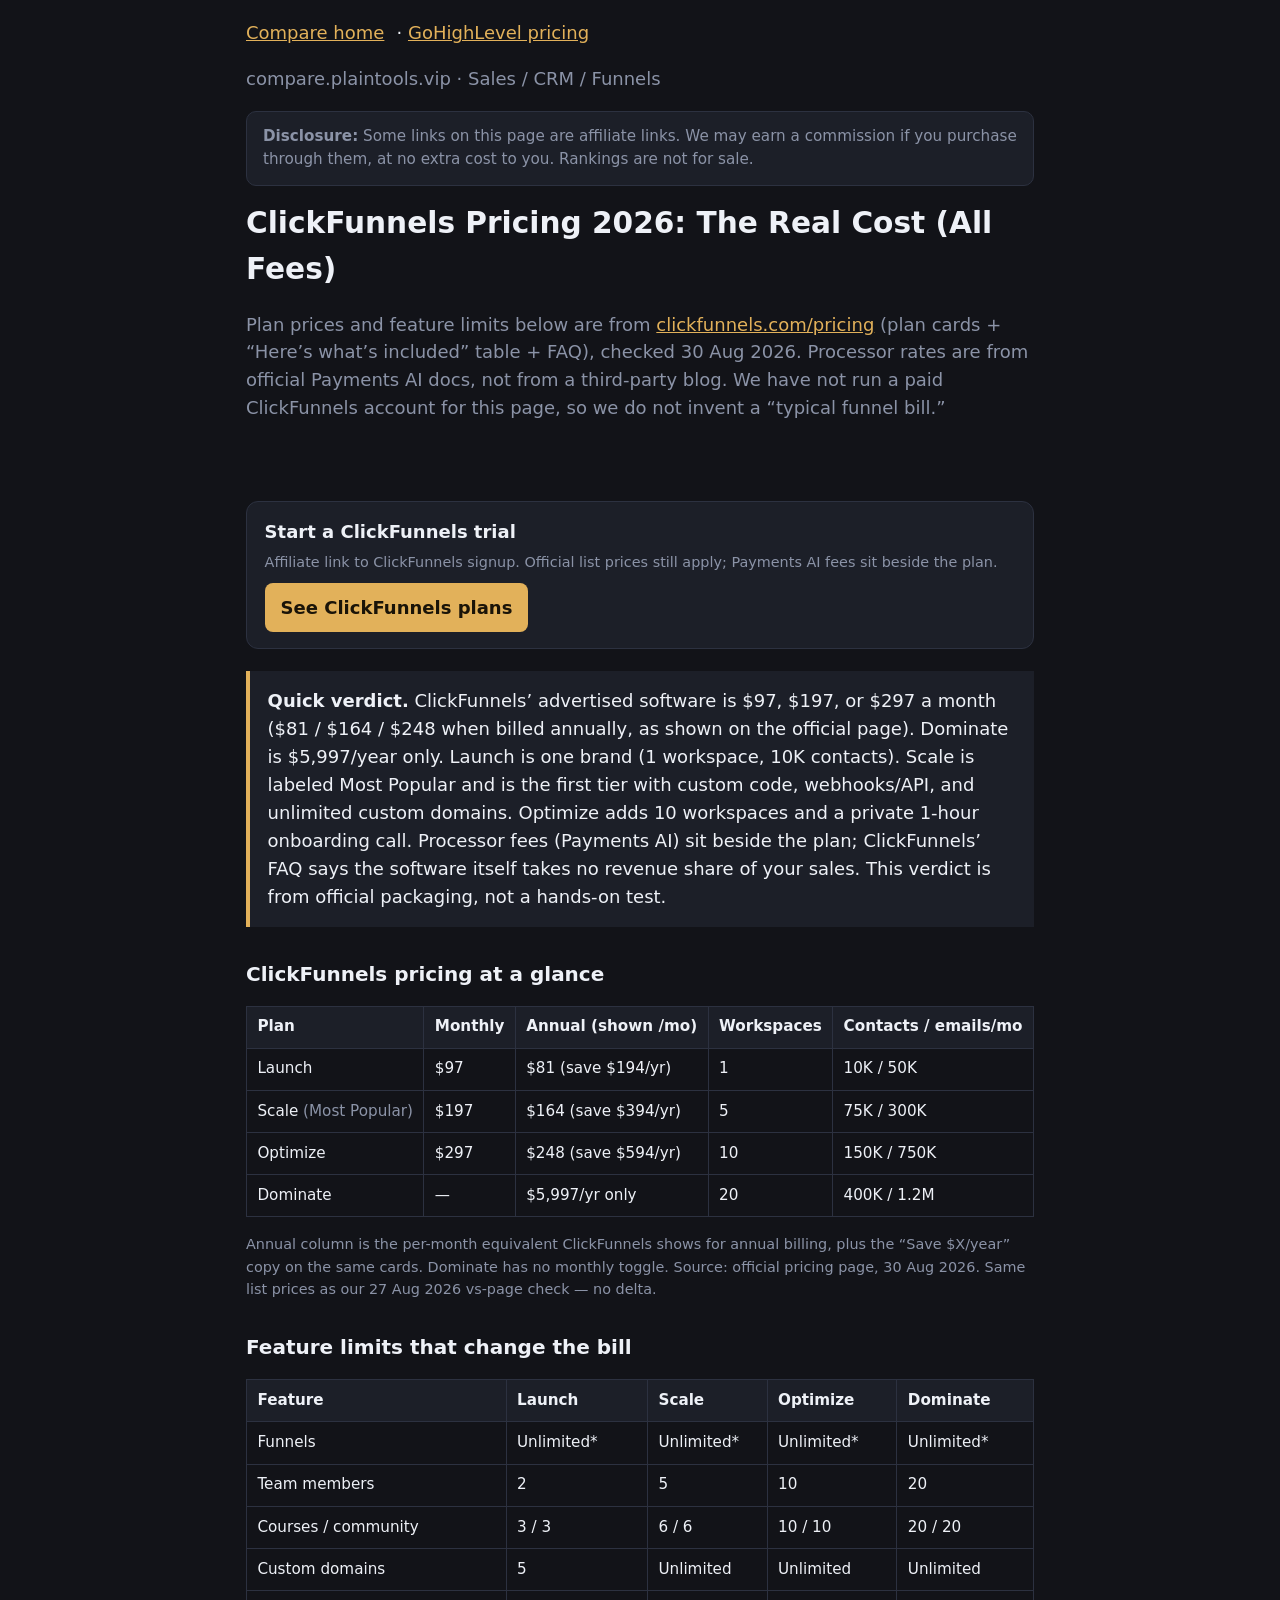
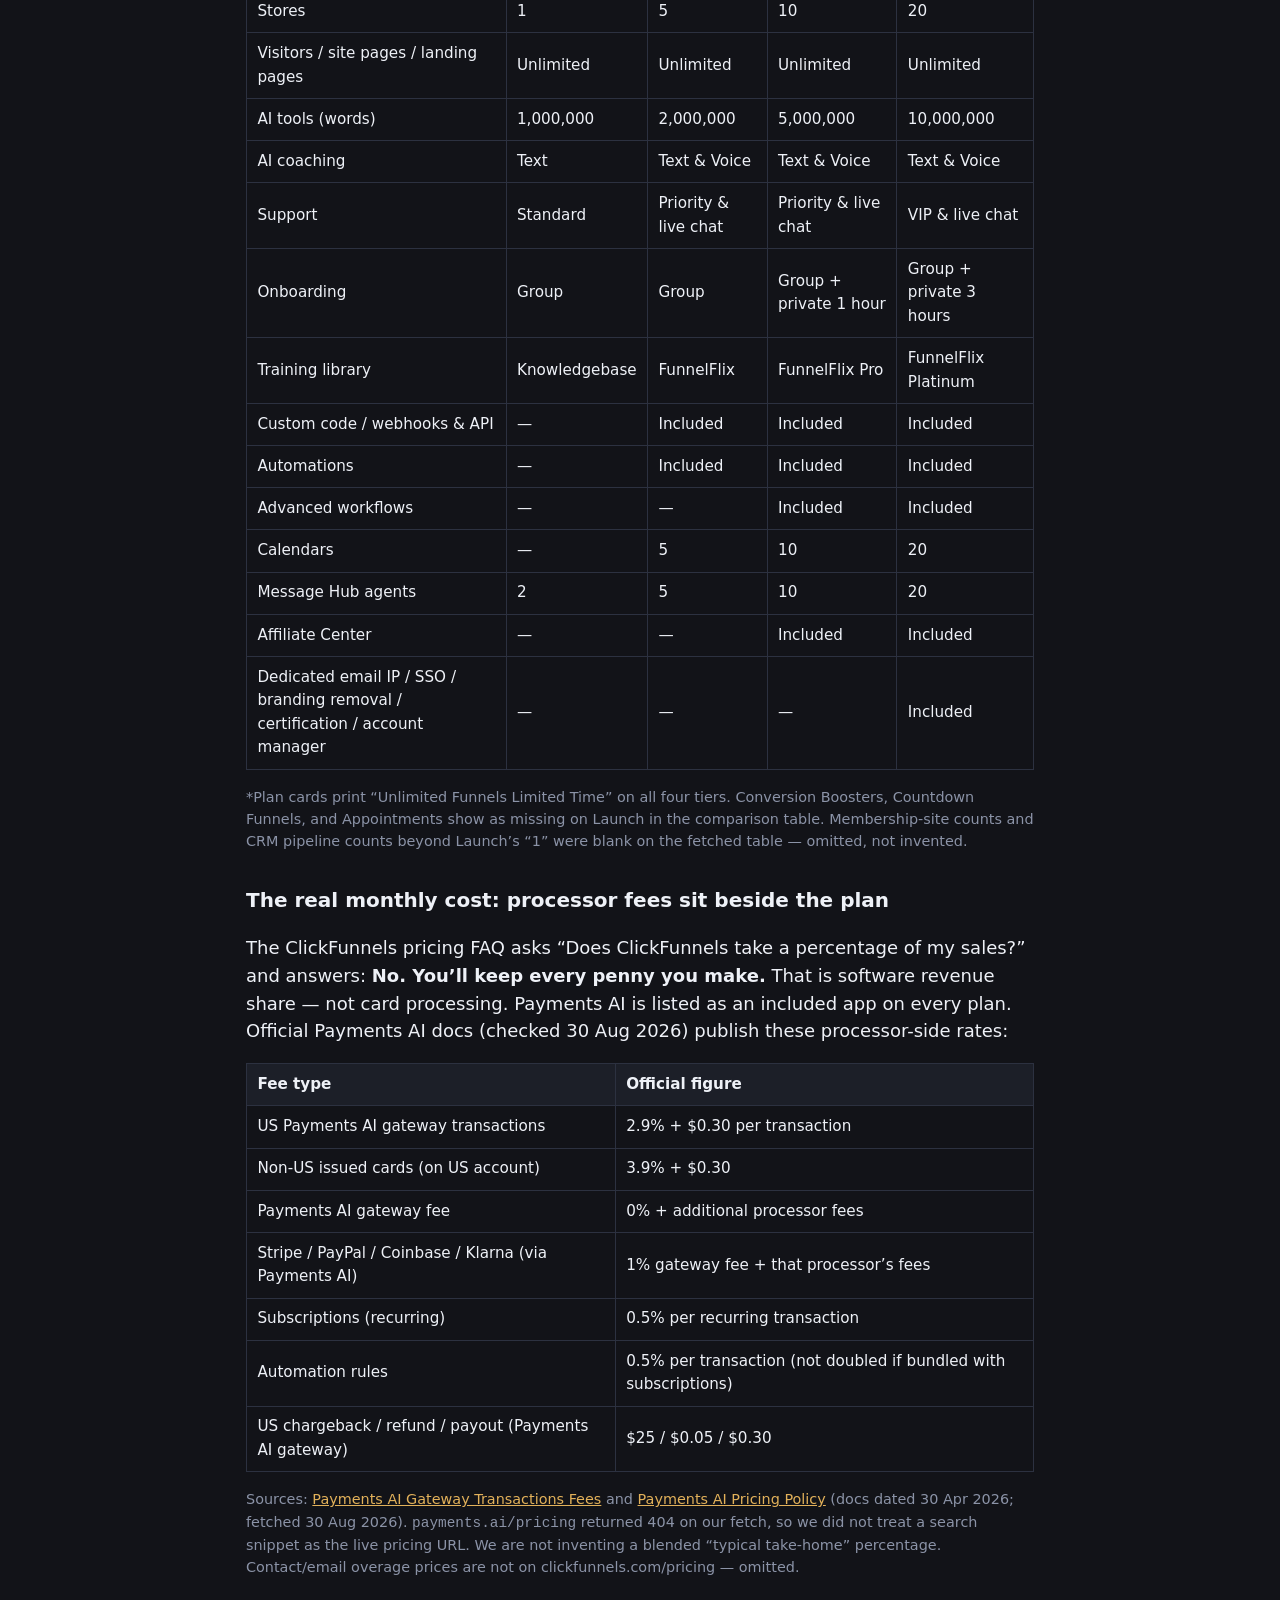
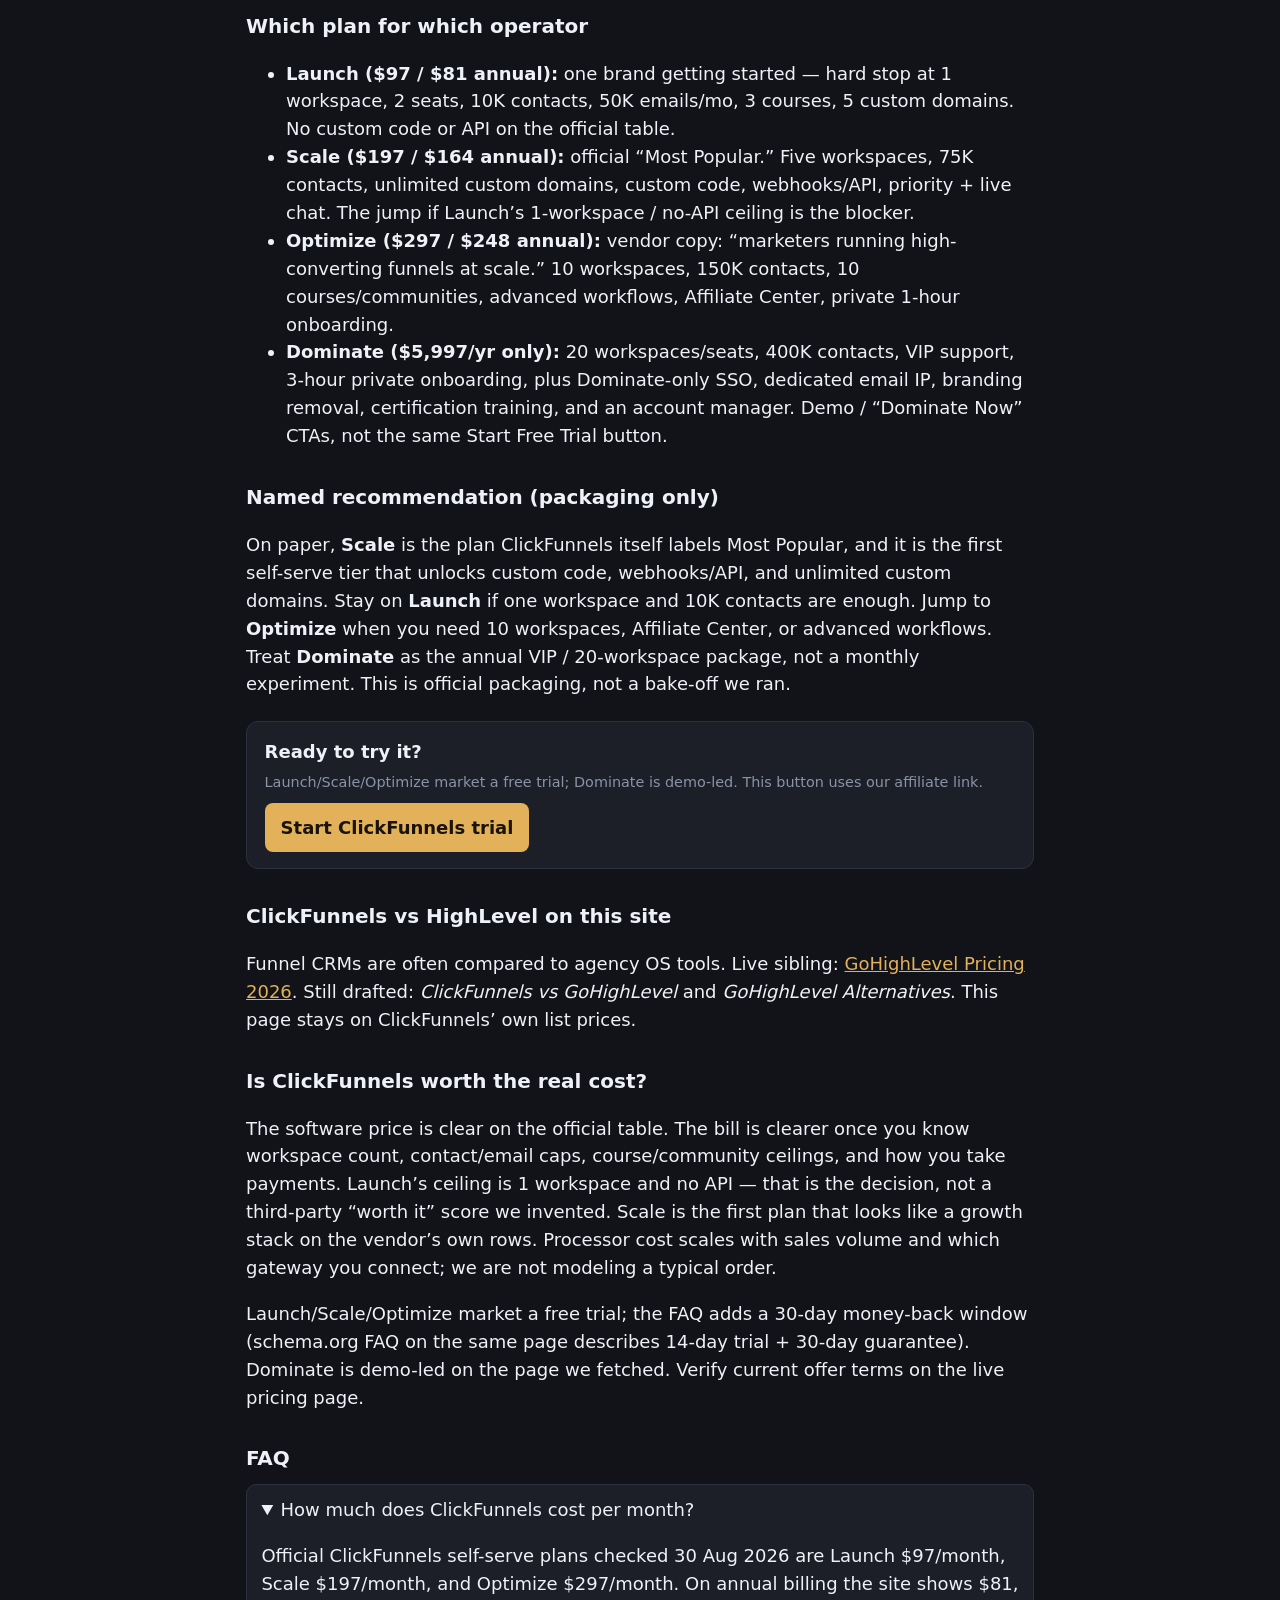
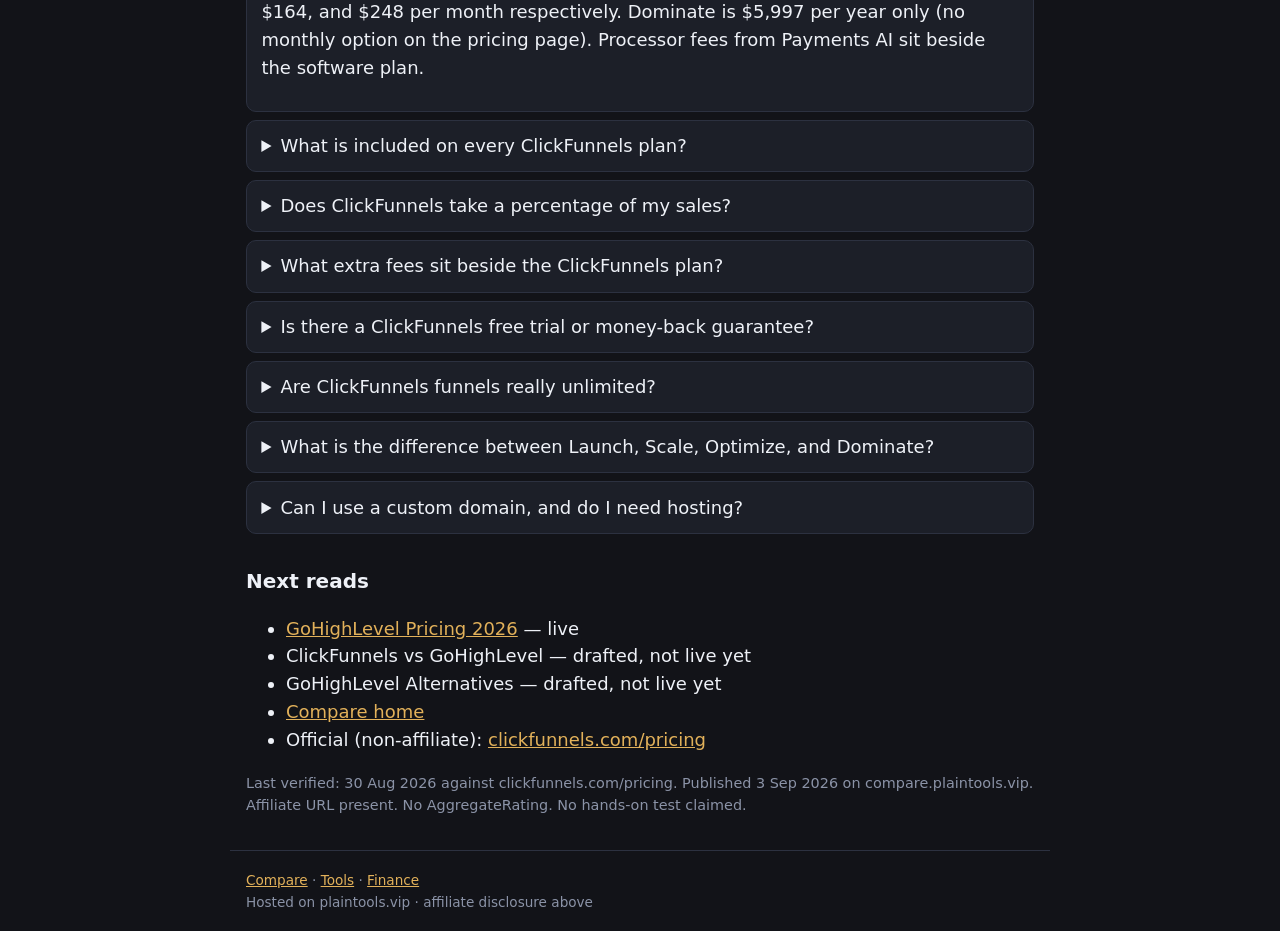
==== clickfunnels-pricing/index.html @ 6438ee1b "Publish ClickFunnels pricing with affiliate link Live page on compare.plaintools.vip with FTC disclo" ====
<!DOCTYPE html>
<html lang="en">
<head>
  <meta charset="utf-8">
  <meta name="viewport" content="width=device-width, initial-scale=1">
  <title>ClickFunnels Pricing 2026: Real Monthly Cost + Fees</title>
  <meta name="description" content="ClickFunnels plans are $97, $197, and $297 a month ($81/$164/$248 on annual). Dominate is $5,997/year only. Official 2026 plan table, limits, and Payments AI fees.">
  <link rel="canonical" href="https://compare.plaintools.vip/clickfunnels-pricing/">
  <style>
    :root { --bg:#121318; --card:#1c1f28; --ink:#eef1f7; --muted:#8b93a7; --line:#2c3140; --acc:#e2b15a; }
    * { box-sizing: border-box; }
    body { margin:0; font: 18px/1.55 ui-sans-serif, system-ui, sans-serif; background:var(--bg); color:var(--ink); }
    header, main, footer { max-width: 820px; margin: 0 auto; padding: 1.2rem 1rem; }
    .disclosure { background:var(--card); border:1px solid var(--line); border-radius:10px; padding:.8rem 1rem; font-size:.95rem; color:var(--muted); }
    .verdict { background:var(--card); border-left:4px solid var(--acc); padding:1rem 1.1rem; margin:1.2rem 0; }
    h1 { font-size:1.85rem; margin:.7rem 0 .4rem; }
    h2 { font-size:1.25rem; margin:2rem 0 .6rem; }
    .lede, footer, .muted { color:var(--muted); }
    table { width:100%; border-collapse:collapse; font-size:.95rem; margin:1rem 0; }
    th, td { border:1px solid var(--line); padding:.55rem .65rem; text-align:left; }
    th { background:var(--card); }
    .faq details { background:var(--card); border:1px solid var(--line); border-radius:10px; padding:.7rem .9rem; margin:.5rem 0; }
    a { color:var(--acc); }
    .note { font-size:.9rem; color:var(--muted); }
    footer { font-size:.85rem; border-top:1px solid var(--line); }
    .cta { background:var(--card); border:1px solid var(--line); border-radius:12px; padding:1rem 1.1rem; margin:1.4rem 0; }
    .cta a.btn { display:inline-block; margin-top:.6rem; background:var(--acc); color:#1a1408; font-weight:700; text-decoration:none; padding:.65rem 1rem; border-radius:8px; }
    nav a { margin-right:.4rem; }
  </style>
  <script type="application/ld+json">
  {
    "@context": "https://schema.org",
    "@type": "FAQPage",
    "mainEntity": [
      {"@type":"Question","name":"How much does ClickFunnels cost per month?","acceptedAnswer":{"@type":"Answer","text":"Official ClickFunnels self-serve plans checked 30 Aug 2026 are Launch $97/month, Scale $197/month, and Optimize $297/month. On annual billing the site shows $81, $164, and $248 per month respectively. Dominate is $5,997 per year only (no monthly option on the pricing page). Processor fees from Payments AI sit beside the software plan."}},
      {"@type":"Question","name":"What is included on every ClickFunnels plan?","acceptedAnswer":{"@type":"Answer","text":"The official comparison table lists unlimited funnels, unlimited visitors, unlimited site pages, and unlimited landing pages on Launch, Scale, Optimize, and Dominate. Hosting is included (FAQ: no separate hosting account). Payments AI is listed as an included app. Plan cards also mark “Unlimited Funnels” as Limited Time — treat that as a current packaging caveat, not a forever guarantee."}},
      {"@type":"Question","name":"Does ClickFunnels take a percentage of my sales?","acceptedAnswer":{"@type":"Answer","text":"ClickFunnels’ own pricing FAQ answers: No. You’ll keep every penny you make. That is about software revenue share, not card processing. If you take payments through Payments AI, processor and gateway fees still apply (see Payments AI docs)."}},
      {"@type":"Question","name":"What extra fees sit beside the ClickFunnels plan?","acceptedAnswer":{"@type":"Answer","text":"The software subscription is the plan price. Payments AI (included as an app on every plan) publishes US gateway transaction fees of 2.9% + $0.30, 0% gateway fee on the Payments AI gateway, and 1% gateway fee plus the other processor’s fees if you connect Stripe, PayPal, Coinbase, or Klarna. Recurring subscriptions add 0.5% per recurring transaction; automation rules add 0.5% (bundled, not doubled, if you use both). Contact and email overage prices are not listed on clickfunnels.com/pricing — omitted here."}},
      {"@type":"Question","name":"Is there a ClickFunnels free trial or money-back guarantee?","acceptedAnswer":{"@type":"Answer","text":"Launch, Scale, and Optimize show Start Free Trial CTAs. The pricing-page FAQ states a 30-day money-back guarantee. The same page’s FAQ schema.org block describes a 14-day free trial plus that 30-day window after the trial ends (44 days total). Dominate uses Dominate Now / Book A Demo CTAs, not the same Start Free Trial button. Verify current trial terms on clickfunnels.com/pricing before you budget."}},
      {"@type":"Question","name":"Are ClickFunnels funnels really unlimited?","acceptedAnswer":{"@type":"Answer","text":"The feature table lists Funnels as Unlimited on all four plans. The plan cards add the words “Unlimited Funnels Limited Time.” We do not treat unlimited as a permanent entitlement beyond what the live page currently prints."}},
      {"@type":"Question","name":"What is the difference between Launch, Scale, Optimize, and Dominate?","acceptedAnswer":{"@type":"Answer","text":"Launch is 1 workspace, 2 team members, 10K contacts, 50K emails/mo, 3 courses / 3 communities, 5 custom domains, 1 store, standard support, 1M AI words. Scale (labeled Most Popular) is 5 workspaces, 5 seats, 75K contacts, 300K emails/mo, 6/6 courses/community, unlimited custom domains, 5 stores, priority + live chat, custom code, webhooks/API, 2M AI words. Optimize is 10/10 workspaces/seats, 150K contacts, 750K emails/mo, 10/10 courses/community, 10 stores, 5M AI words, plus a private 1-hour onboarding call. Dominate is annual-only at $5,997/yr: 20/20 workspaces/seats, 400K contacts, 1.2M emails/mo, 20/20 courses/community, 20 stores, 10M AI words, VIP support, private 3-hour onboarding, plus Dominate-only rows for dedicated email IP, SSO, branding removal, certification training, and an account manager."}},
      {"@type":"Question","name":"Can I use a custom domain, and do I need hosting?","acceptedAnswer":{"@type":"Answer","text":"Yes, custom domains are supported. Launch includes 5; Scale, Optimize, and Dominate list unlimited custom domains. If you do not have a domain, ClickFunnels says it will give you a free yourdomain.myclickfunnels.com subdomain. All plans include hosting (FAQ: no separate hosting account; 40 edge servers). You can change plans at any time, including during or after the trial."}}
    ]
  }
  </script>
</head>
<body>
  <header>
    <nav><a href="/">Compare home</a> · <a href="/gohighlevel-pricing/">GoHighLevel pricing</a></nav>
    <p class="muted">compare.plaintools.vip · Sales / CRM / Funnels</p>
    <p class="disclosure"><strong>Disclosure:</strong> Some links on this page are affiliate links. We may earn a commission if you purchase through them, at no extra cost to you. Rankings are not for sale.</p>
    <h1>ClickFunnels Pricing 2026: The Real Cost (All Fees)</h1>
    <p class="lede">Plan prices and feature limits below are from <a href="https://www.clickfunnels.com/pricing">clickfunnels.com/pricing</a> (plan cards + “Here’s what’s included” table + FAQ), checked 30 Aug 2026. Processor rates are from official Payments AI docs, not from a third-party blog. We have not run a paid ClickFunnels account for this page, so we do not invent a “typical funnel bill.”</p>
  </header>
  <main>
    <div class="cta">
      <strong>Start a ClickFunnels trial</strong>
      <p class="note" style="margin:.35rem 0 0">Affiliate link to ClickFunnels signup. Official list prices still apply; Payments AI fees sit beside the plan.</p>
      <a class="btn" href="https://www.clickfunnels.com/signup-flow?aff=bf96141478cfc033c8179efd6bf3f3d384db210171d6fb44ef1d8bd77765ce35" rel="nofollow sponsored">See ClickFunnels plans</a>
    </div>
    <div class="verdict">
      <strong>Quick verdict.</strong> ClickFunnels’ advertised software is $97, $197, or $297 a month ($81 / $164 / $248 when billed annually, as shown on the official page). Dominate is $5,997/year only. Launch is one brand (1 workspace, 10K contacts). Scale is labeled Most Popular and is the first tier with custom code, webhooks/API, and unlimited custom domains. Optimize adds 10 workspaces and a private 1-hour onboarding call. Processor fees (Payments AI) sit beside the plan; ClickFunnels’ FAQ says the software itself takes no revenue share of your sales. This verdict is from official packaging, not a hands-on test.
    </div>

    <h2>ClickFunnels pricing at a glance</h2>
    <table>
      <thead>
        <tr><th>Plan</th><th>Monthly</th><th>Annual (shown /mo)</th><th>Workspaces</th><th>Contacts / emails/mo</th></tr>
      </thead>
      <tbody>
        <tr><td>Launch</td><td>$97</td><td>$81 (save $194/yr)</td><td>1</td><td>10K / 50K</td></tr>
        <tr><td>Scale <span class="muted">(Most Popular)</span></td><td>$197</td><td>$164 (save $394/yr)</td><td>5</td><td>75K / 300K</td></tr>
        <tr><td>Optimize</td><td>$297</td><td>$248 (save $594/yr)</td><td>10</td><td>150K / 750K</td></tr>
        <tr><td>Dominate</td><td>—</td><td>$5,997/yr only</td><td>20</td><td>400K / 1.2M</td></tr>
      </tbody>
    </table>
    <p class="note">Annual column is the per-month equivalent ClickFunnels shows for annual billing, plus the “Save $X/year” copy on the same cards. Dominate has no monthly toggle. Source: official pricing page, 30 Aug 2026. Same list prices as our 27 Aug 2026 vs-page check — no delta.</p>

    <h2>Feature limits that change the bill</h2>
    <table>
      <thead>
        <tr><th>Feature</th><th>Launch</th><th>Scale</th><th>Optimize</th><th>Dominate</th></tr>
      </thead>
      <tbody>
        <tr><td>Funnels</td><td>Unlimited*</td><td>Unlimited*</td><td>Unlimited*</td><td>Unlimited*</td></tr>
        <tr><td>Team members</td><td>2</td><td>5</td><td>10</td><td>20</td></tr>
        <tr><td>Courses / community</td><td>3 / 3</td><td>6 / 6</td><td>10 / 10</td><td>20 / 20</td></tr>
        <tr><td>Custom domains</td><td>5</td><td>Unlimited</td><td>Unlimited</td><td>Unlimited</td></tr>
        <tr><td>Stores</td><td>1</td><td>5</td><td>10</td><td>20</td></tr>
        <tr><td>Visitors / site pages / landing pages</td><td>Unlimited</td><td>Unlimited</td><td>Unlimited</td><td>Unlimited</td></tr>
        <tr><td>AI tools (words)</td><td>1,000,000</td><td>2,000,000</td><td>5,000,000</td><td>10,000,000</td></tr>
        <tr><td>AI coaching</td><td>Text</td><td>Text &amp; Voice</td><td>Text &amp; Voice</td><td>Text &amp; Voice</td></tr>
        <tr><td>Support</td><td>Standard</td><td>Priority &amp; live chat</td><td>Priority &amp; live chat</td><td>VIP &amp; live chat</td></tr>
        <tr><td>Onboarding</td><td>Group</td><td>Group</td><td>Group + private 1 hour</td><td>Group + private 3 hours</td></tr>
        <tr><td>Training library</td><td>Knowledgebase</td><td>FunnelFlix</td><td>FunnelFlix Pro</td><td>FunnelFlix Platinum</td></tr>
        <tr><td>Custom code / webhooks &amp; API</td><td>—</td><td>Included</td><td>Included</td><td>Included</td></tr>
        <tr><td>Automations</td><td>—</td><td>Included</td><td>Included</td><td>Included</td></tr>
        <tr><td>Advanced workflows</td><td>—</td><td>—</td><td>Included</td><td>Included</td></tr>
        <tr><td>Calendars</td><td>—</td><td>5</td><td>10</td><td>20</td></tr>
        <tr><td>Message Hub agents</td><td>2</td><td>5</td><td>10</td><td>20</td></tr>
        <tr><td>Affiliate Center</td><td>—</td><td>—</td><td>Included</td><td>Included</td></tr>
        <tr><td>Dedicated email IP / SSO / branding removal / certification / account manager</td><td>—</td><td>—</td><td>—</td><td>Included</td></tr>
      </tbody>
    </table>
    <p class="note">*Plan cards print “Unlimited Funnels Limited Time” on all four tiers. Conversion Boosters, Countdown Funnels, and Appointments show as missing on Launch in the comparison table. Membership-site counts and CRM pipeline counts beyond Launch’s “1” were blank on the fetched table — omitted, not invented.</p>

    <h2>The real monthly cost: processor fees sit beside the plan</h2>
    <p>The ClickFunnels pricing FAQ asks “Does ClickFunnels take a percentage of my sales?” and answers: <strong>No. You’ll keep every penny you make.</strong> That is software revenue share — not card processing. Payments AI is listed as an included app on every plan. Official Payments AI docs (checked 30 Aug 2026) publish these processor-side rates:</p>
    <table>
      <thead>
        <tr><th>Fee type</th><th>Official figure</th></tr>
      </thead>
      <tbody>
        <tr><td>US Payments AI gateway transactions</td><td>2.9% + $0.30 per transaction</td></tr>
        <tr><td>Non-US issued cards (on US account)</td><td>3.9% + $0.30</td></tr>
        <tr><td>Payments AI gateway fee</td><td>0% + additional processor fees</td></tr>
        <tr><td>Stripe / PayPal / Coinbase / Klarna (via Payments AI)</td><td>1% gateway fee + that processor’s fees</td></tr>
        <tr><td>Subscriptions (recurring)</td><td>0.5% per recurring transaction</td></tr>
        <tr><td>Automation rules</td><td>0.5% per transaction (not doubled if bundled with subscriptions)</td></tr>
        <tr><td>US chargeback / refund / payout (Payments AI gateway)</td><td>$25 / $0.05 / $0.30</td></tr>
      </tbody>
    </table>
    <p class="note">Sources: <a href="https://docs.payments.ai/en/articles/12735435-payments-ai-gateway-transactions-fees">Payments AI Gateway Transactions Fees</a> and <a href="https://docs.payments.ai/en/articles/12735432-pricing-policy">Payments AI Pricing Policy</a> (docs dated 30 Apr 2026; fetched 30 Aug 2026). <code>payments.ai/pricing</code> returned 404 on our fetch, so we did not treat a search snippet as the live pricing URL. We are not inventing a blended “typical take-home” percentage. Contact/email overage prices are not on clickfunnels.com/pricing — omitted.</p>

    <h2>Which plan for which operator</h2>
    <ul>
      <li><strong>Launch ($97 / $81 annual):</strong> one brand getting started — hard stop at 1 workspace, 2 seats, 10K contacts, 50K emails/mo, 3 courses, 5 custom domains. No custom code or API on the official table.</li>
      <li><strong>Scale ($197 / $164 annual):</strong> official “Most Popular.” Five workspaces, 75K contacts, unlimited custom domains, custom code, webhooks/API, priority + live chat. The jump if Launch’s 1-workspace / no-API ceiling is the blocker.</li>
      <li><strong>Optimize ($297 / $248 annual):</strong> vendor copy: “marketers running high-converting funnels at scale.” 10 workspaces, 150K contacts, 10 courses/communities, advanced workflows, Affiliate Center, private 1-hour onboarding.</li>
      <li><strong>Dominate ($5,997/yr only):</strong> 20 workspaces/seats, 400K contacts, VIP support, 3-hour private onboarding, plus Dominate-only SSO, dedicated email IP, branding removal, certification training, and an account manager. Demo / “Dominate Now” CTAs, not the same Start Free Trial button.</li>
    </ul>

    <h2>Named recommendation (packaging only)</h2>
    <p>On paper, <strong>Scale</strong> is the plan ClickFunnels itself labels Most Popular, and it is the first self-serve tier that unlocks custom code, webhooks/API, and unlimited custom domains. Stay on <strong>Launch</strong> if one workspace and 10K contacts are enough. Jump to <strong>Optimize</strong> when you need 10 workspaces, Affiliate Center, or advanced workflows. Treat <strong>Dominate</strong> as the annual VIP / 20-workspace package, not a monthly experiment. This is official packaging, not a bake-off we ran.</p>

    <div class="cta">
      <strong>Ready to try it?</strong>
      <p class="note" style="margin:.35rem 0 0">Launch/Scale/Optimize market a free trial; Dominate is demo-led. This button uses our affiliate link.</p>
      <a class="btn" href="https://www.clickfunnels.com/signup-flow?aff=bf96141478cfc033c8179efd6bf3f3d384db210171d6fb44ef1d8bd77765ce35" rel="nofollow sponsored">Start ClickFunnels trial</a>
    </div>
    <h2>ClickFunnels vs HighLevel on this site</h2>
    <p>Funnel CRMs are often compared to agency OS tools. Live sibling: <a href="/gohighlevel-pricing/">GoHighLevel Pricing 2026</a>. Still drafted: <em>ClickFunnels vs GoHighLevel</em> and <em>GoHighLevel Alternatives</em>. This page stays on ClickFunnels’ own list prices.</p>

    <h2>Is ClickFunnels worth the real cost?</h2>
    <p>The software price is clear on the official table. The bill is clearer once you know workspace count, contact/email caps, course/community ceilings, and how you take payments. Launch’s ceiling is 1 workspace and no API — that is the decision, not a third-party “worth it” score we invented. Scale is the first plan that looks like a growth stack on the vendor’s own rows. Processor cost scales with sales volume and which gateway you connect; we are not modeling a typical order.</p>
    <p>Launch/Scale/Optimize market a free trial; the FAQ adds a 30-day money-back window (schema.org FAQ on the same page describes 14-day trial + 30-day guarantee). Dominate is demo-led on the page we fetched. Verify current offer terms on the live pricing page.</p>

    <h2>FAQ</h2>
    <section class="faq">
      <details open><summary>How much does ClickFunnels cost per month?</summary><p>Official ClickFunnels self-serve plans checked 30 Aug 2026 are Launch $97/month, Scale $197/month, and Optimize $297/month. On annual billing the site shows $81, $164, and $248 per month respectively. Dominate is $5,997 per year only (no monthly option on the pricing page). Processor fees from Payments AI sit beside the software plan.</p></details>
      <details><summary>What is included on every ClickFunnels plan?</summary><p>The official comparison table lists unlimited funnels, unlimited visitors, unlimited site pages, and unlimited landing pages on Launch, Scale, Optimize, and Dominate. Hosting is included (FAQ: no separate hosting account). Payments AI is listed as an included app. Plan cards also mark “Unlimited Funnels” as Limited Time — treat that as a current packaging caveat, not a forever guarantee.</p></details>
      <details><summary>Does ClickFunnels take a percentage of my sales?</summary><p>ClickFunnels’ own pricing FAQ answers: No. You’ll keep every penny you make. That is about software revenue share, not card processing. If you take payments through Payments AI, processor and gateway fees still apply (see Payments AI docs).</p></details>
      <details><summary>What extra fees sit beside the ClickFunnels plan?</summary><p>The software subscription is the plan price. Payments AI (included as an app on every plan) publishes US gateway transaction fees of 2.9% + $0.30, 0% gateway fee on the Payments AI gateway, and 1% gateway fee plus the other processor’s fees if you connect Stripe, PayPal, Coinbase, or Klarna. Recurring subscriptions add 0.5% per recurring transaction; automation rules add 0.5% (bundled, not doubled, if you use both). Contact and email overage prices are not listed on clickfunnels.com/pricing — omitted here.</p></details>
      <details><summary>Is there a ClickFunnels free trial or money-back guarantee?</summary><p>Launch, Scale, and Optimize show Start Free Trial CTAs. The pricing-page FAQ states a 30-day money-back guarantee. The same page’s FAQ schema.org block describes a 14-day free trial plus that 30-day window after the trial ends (44 days total). Dominate uses Dominate Now / Book A Demo CTAs, not the same Start Free Trial button. Verify current trial terms on clickfunnels.com/pricing before you budget.</p></details>
      <details><summary>Are ClickFunnels funnels really unlimited?</summary><p>The feature table lists Funnels as Unlimited on all four plans. The plan cards add the words “Unlimited Funnels Limited Time.” We do not treat unlimited as a permanent entitlement beyond what the live page currently prints.</p></details>
      <details><summary>What is the difference between Launch, Scale, Optimize, and Dominate?</summary><p>Launch is 1 workspace, 2 team members, 10K contacts, 50K emails/mo, 3 courses / 3 communities, 5 custom domains, 1 store, standard support, 1M AI words. Scale (labeled Most Popular) is 5 workspaces, 5 seats, 75K contacts, 300K emails/mo, 6/6 courses/community, unlimited custom domains, 5 stores, priority + live chat, custom code, webhooks/API, 2M AI words. Optimize is 10/10 workspaces/seats, 150K contacts, 750K emails/mo, 10/10 courses/community, 10 stores, 5M AI words, plus a private 1-hour onboarding call. Dominate is annual-only at $5,997/yr: 20/20 workspaces/seats, 400K contacts, 1.2M emails/mo, 20/20 courses/community, 20 stores, 10M AI words, VIP support, private 3-hour onboarding, plus Dominate-only rows for dedicated email IP, SSO, branding removal, certification training, and an account manager.</p></details>
      <details><summary>Can I use a custom domain, and do I need hosting?</summary><p>Yes, custom domains are supported. Launch includes 5; Scale, Optimize, and Dominate list unlimited custom domains. If you do not have a domain, ClickFunnels says it will give you a free yourdomain.myclickfunnels.com subdomain. All plans include hosting (FAQ: no separate hosting account; 40 edge servers). You can change plans at any time, including during or after the trial.</p></details>
    </section>

    <h2>Next reads</h2>
    <ul>
      <li><a href="/gohighlevel-pricing/">GoHighLevel Pricing 2026</a> — live</li>
      <li>ClickFunnels vs GoHighLevel — drafted, not live yet</li>
      <li>GoHighLevel Alternatives — drafted, not live yet</li>
      <li><a href="/">Compare home</a></li>
      <li>Official (non-affiliate): <a href="https://www.clickfunnels.com/pricing">clickfunnels.com/pricing</a></li>
    </ul>

    <p class="note">Last verified: 30 Aug 2026 against clickfunnels.com/pricing. Published 3 Sep 2026 on compare.plaintools.vip. Affiliate URL present. No AggregateRating. No hands-on test claimed.</p>
  </main>
  <footer>
    <a href="/">Compare</a> · <a href="https://plaintools.vip/">Tools</a> · <a href="https://finance.plaintools.vip/">Finance</a><br>
    Hosted on plaintools.vip · affiliate disclosure above
  </footer>
</body>
</html>
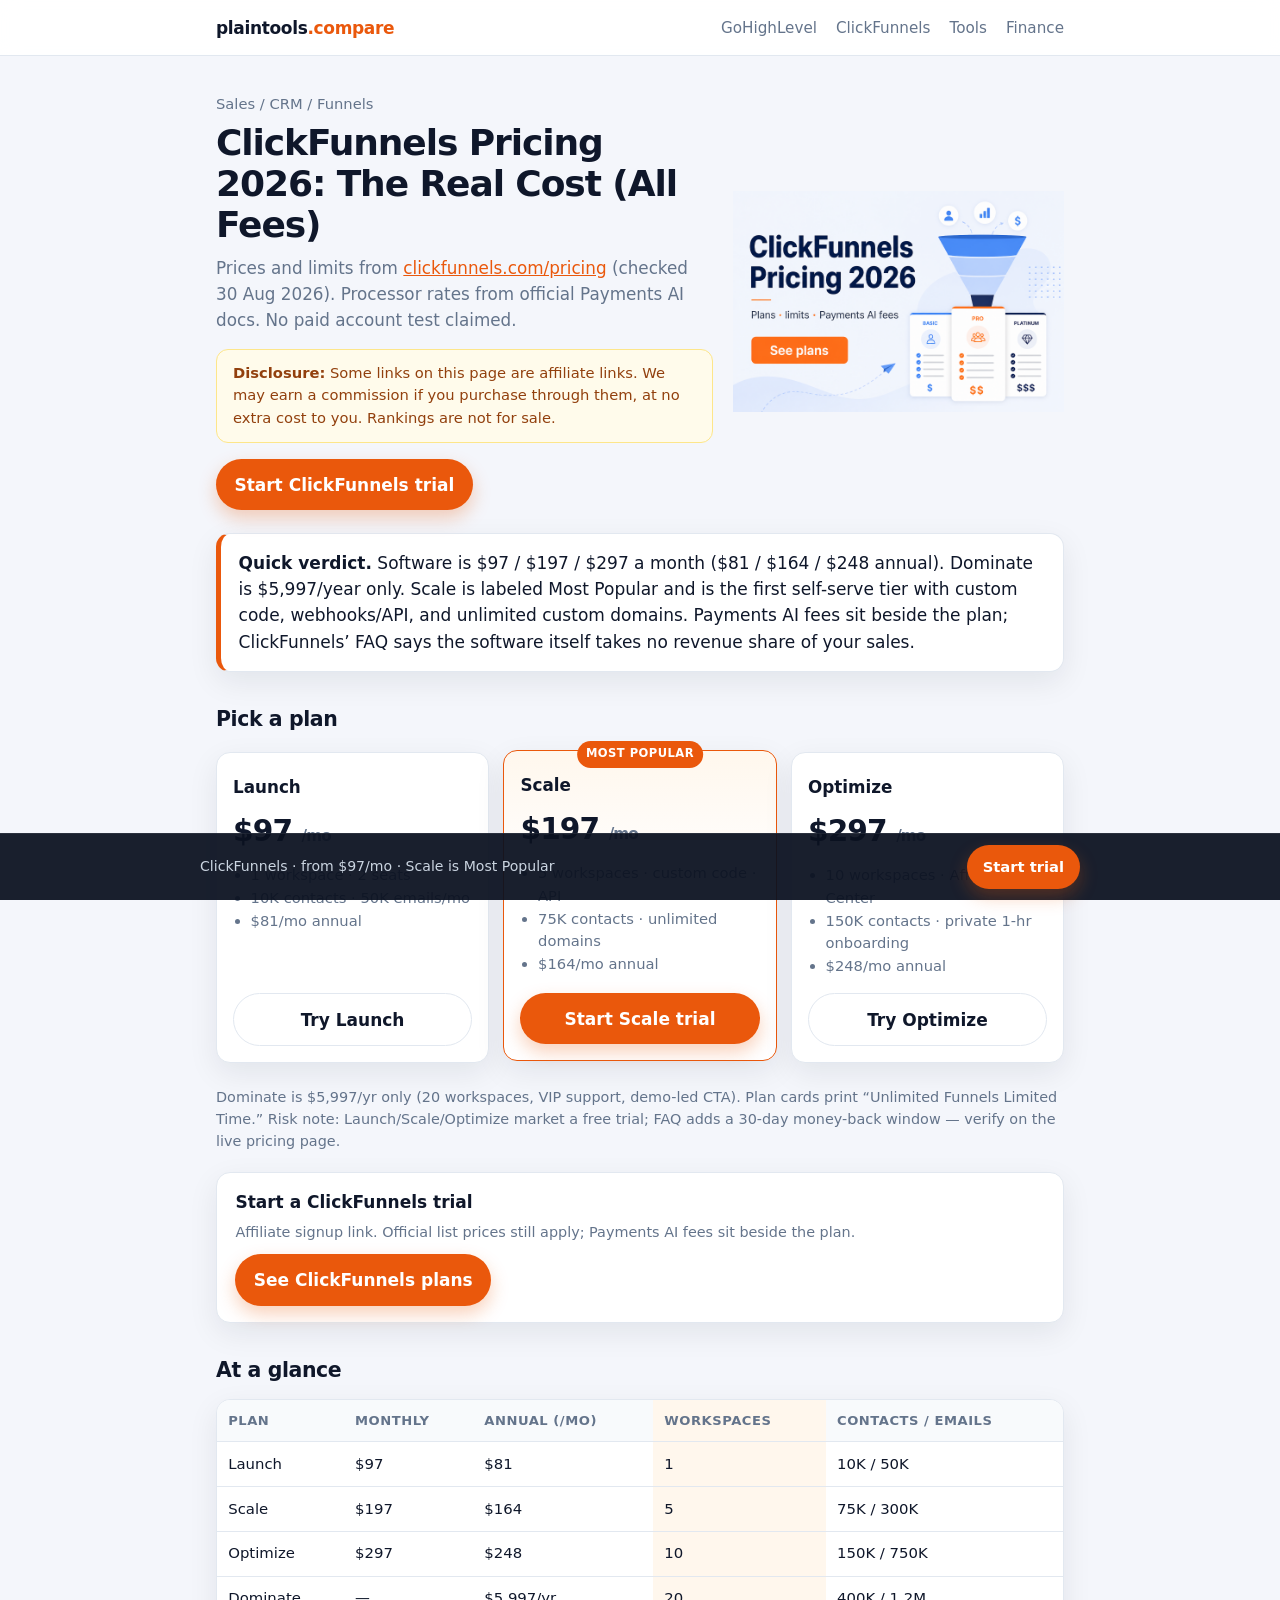
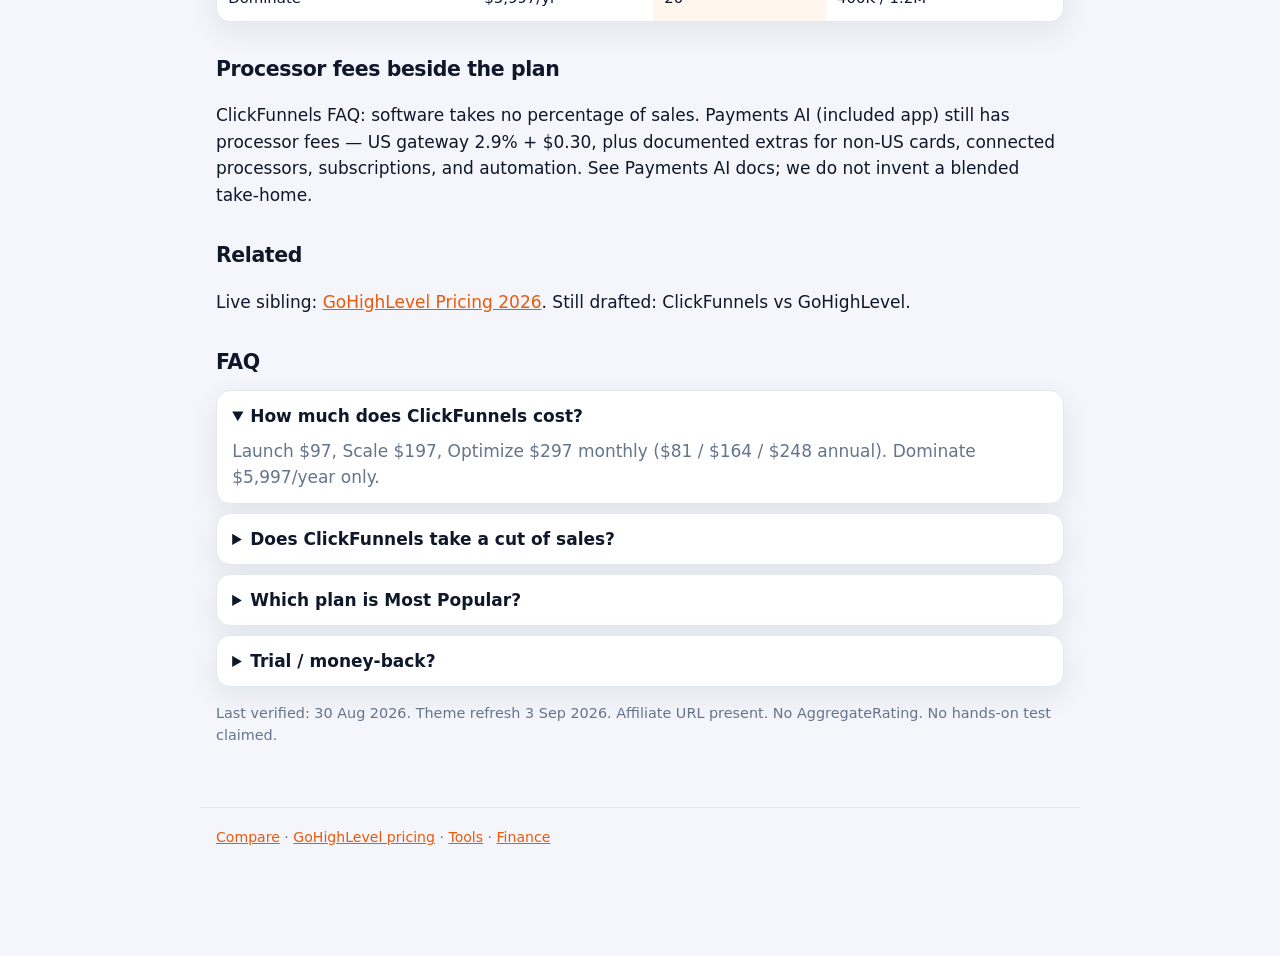
==== commit 6b7dde04: "Apply conversion theme + OG/hero images on Compare Light high-contrast layout, plan cards with Most " ====
--- a/clickfunnels-pricing/index.html
+++ b/clickfunnels-pricing/index.html
@@ -6,171 +6,115 @@
   <title>ClickFunnels Pricing 2026: Real Monthly Cost + Fees</title>
   <meta name="description" content="ClickFunnels plans are $97, $197, and $297 a month ($81/$164/$248 on annual). Dominate is $5,997/year only. Official 2026 plan table, limits, and Payments AI fees.">
   <link rel="canonical" href="https://compare.plaintools.vip/clickfunnels-pricing/">
-  <style>
-    :root { --bg:#121318; --card:#1c1f28; --ink:#eef1f7; --muted:#8b93a7; --line:#2c3140; --acc:#e2b15a; }
-    * { box-sizing: border-box; }
-    body { margin:0; font: 18px/1.55 ui-sans-serif, system-ui, sans-serif; background:var(--bg); color:var(--ink); }
-    header, main, footer { max-width: 820px; margin: 0 auto; padding: 1.2rem 1rem; }
-    .disclosure { background:var(--card); border:1px solid var(--line); border-radius:10px; padding:.8rem 1rem; font-size:.95rem; color:var(--muted); }
-    .verdict { background:var(--card); border-left:4px solid var(--acc); padding:1rem 1.1rem; margin:1.2rem 0; }
-    h1 { font-size:1.85rem; margin:.7rem 0 .4rem; }
-    h2 { font-size:1.25rem; margin:2rem 0 .6rem; }
-    .lede, footer, .muted { color:var(--muted); }
-    table { width:100%; border-collapse:collapse; font-size:.95rem; margin:1rem 0; }
-    th, td { border:1px solid var(--line); padding:.55rem .65rem; text-align:left; }
-    th { background:var(--card); }
-    .faq details { background:var(--card); border:1px solid var(--line); border-radius:10px; padding:.7rem .9rem; margin:.5rem 0; }
-    a { color:var(--acc); }
-    .note { font-size:.9rem; color:var(--muted); }
-    footer { font-size:.85rem; border-top:1px solid var(--line); }
-    .cta { background:var(--card); border:1px solid var(--line); border-radius:12px; padding:1rem 1.1rem; margin:1.4rem 0; }
-    .cta a.btn { display:inline-block; margin-top:.6rem; background:var(--acc); color:#1a1408; font-weight:700; text-decoration:none; padding:.65rem 1rem; border-radius:8px; }
-    nav a { margin-right:.4rem; }
-  </style>
-  <script type="application/ld+json">
-  {
-    "@context": "https://schema.org",
-    "@type": "FAQPage",
-    "mainEntity": [
-      {"@type":"Question","name":"How much does ClickFunnels cost per month?","acceptedAnswer":{"@type":"Answer","text":"Official ClickFunnels self-serve plans checked 30 Aug 2026 are Launch $97/month, Scale $197/month, and Optimize $297/month. On annual billing the site shows $81, $164, and $248 per month respectively. Dominate is $5,997 per year only (no monthly option on the pricing page). Processor fees from Payments AI sit beside the software plan."}},
-      {"@type":"Question","name":"What is included on every ClickFunnels plan?","acceptedAnswer":{"@type":"Answer","text":"The official comparison table lists unlimited funnels, unlimited visitors, unlimited site pages, and unlimited landing pages on Launch, Scale, Optimize, and Dominate. Hosting is included (FAQ: no separate hosting account). Payments AI is listed as an included app. Plan cards also mark “Unlimited Funnels” as Limited Time — treat that as a current packaging caveat, not a forever guarantee."}},
-      {"@type":"Question","name":"Does ClickFunnels take a percentage of my sales?","acceptedAnswer":{"@type":"Answer","text":"ClickFunnels’ own pricing FAQ answers: No. You’ll keep every penny you make. That is about software revenue share, not card processing. If you take payments through Payments AI, processor and gateway fees still apply (see Payments AI docs)."}},
-      {"@type":"Question","name":"What extra fees sit beside the ClickFunnels plan?","acceptedAnswer":{"@type":"Answer","text":"The software subscription is the plan price. Payments AI (included as an app on every plan) publishes US gateway transaction fees of 2.9% + $0.30, 0% gateway fee on the Payments AI gateway, and 1% gateway fee plus the other processor’s fees if you connect Stripe, PayPal, Coinbase, or Klarna. Recurring subscriptions add 0.5% per recurring transaction; automation rules add 0.5% (bundled, not doubled, if you use both). Contact and email overage prices are not listed on clickfunnels.com/pricing — omitted here."}},
-      {"@type":"Question","name":"Is there a ClickFunnels free trial or money-back guarantee?","acceptedAnswer":{"@type":"Answer","text":"Launch, Scale, and Optimize show Start Free Trial CTAs. The pricing-page FAQ states a 30-day money-back guarantee. The same page’s FAQ schema.org block describes a 14-day free trial plus that 30-day window after the trial ends (44 days total). Dominate uses Dominate Now / Book A Demo CTAs, not the same Start Free Trial button. Verify current trial terms on clickfunnels.com/pricing before you budget."}},
-      {"@type":"Question","name":"Are ClickFunnels funnels really unlimited?","acceptedAnswer":{"@type":"Answer","text":"The feature table lists Funnels as Unlimited on all four plans. The plan cards add the words “Unlimited Funnels Limited Time.” We do not treat unlimited as a permanent entitlement beyond what the live page currently prints."}},
-      {"@type":"Question","name":"What is the difference between Launch, Scale, Optimize, and Dominate?","acceptedAnswer":{"@type":"Answer","text":"Launch is 1 workspace, 2 team members, 10K contacts, 50K emails/mo, 3 courses / 3 communities, 5 custom domains, 1 store, standard support, 1M AI words. Scale (labeled Most Popular) is 5 workspaces, 5 seats, 75K contacts, 300K emails/mo, 6/6 courses/community, unlimited custom domains, 5 stores, priority + live chat, custom code, webhooks/API, 2M AI words. Optimize is 10/10 workspaces/seats, 150K contacts, 750K emails/mo, 10/10 courses/community, 10 stores, 5M AI words, plus a private 1-hour onboarding call. Dominate is annual-only at $5,997/yr: 20/20 workspaces/seats, 400K contacts, 1.2M emails/mo, 20/20 courses/community, 20 stores, 10M AI words, VIP support, private 3-hour onboarding, plus Dominate-only rows for dedicated email IP, SSO, branding removal, certification training, and an account manager."}},
-      {"@type":"Question","name":"Can I use a custom domain, and do I need hosting?","acceptedAnswer":{"@type":"Answer","text":"Yes, custom domains are supported. Launch includes 5; Scale, Optimize, and Dominate list unlimited custom domains. If you do not have a domain, ClickFunnels says it will give you a free yourdomain.myclickfunnels.com subdomain. All plans include hosting (FAQ: no separate hosting account; 40 edge servers). You can change plans at any time, including during or after the trial."}}
-    ]
-  }
-  </script>
+  <meta property="og:title" content="ClickFunnels Pricing 2026: Real Monthly Cost + Fees">
+  <meta property="og:description" content="Launch $97, Scale $197, Optimize $297, Dominate $5,997/yr. Payments AI fees sit beside the plan.">
+  <meta property="og:image" content="https://compare.plaintools.vip/assets/og-clickfunnels-pricing.png">
+  <meta property="og:url" content="https://compare.plaintools.vip/clickfunnels-pricing/">
+  <meta name="twitter:card" content="summary_large_image">
+  <link rel="stylesheet" href="/assets/style.css">
 </head>
 <body>
-  <header>
-    <nav><a href="/">Compare home</a> · <a href="/gohighlevel-pricing/">GoHighLevel pricing</a></nav>
-    <p class="muted">compare.plaintools.vip · Sales / CRM / Funnels</p>
-    <p class="disclosure"><strong>Disclosure:</strong> Some links on this page are affiliate links. We may earn a commission if you purchase through them, at no extra cost to you. Rankings are not for sale.</p>
-    <h1>ClickFunnels Pricing 2026: The Real Cost (All Fees)</h1>
-    <p class="lede">Plan prices and feature limits below are from <a href="https://www.clickfunnels.com/pricing">clickfunnels.com/pricing</a> (plan cards + “Here’s what’s included” table + FAQ), checked 30 Aug 2026. Processor rates are from official Payments AI docs, not from a third-party blog. We have not run a paid ClickFunnels account for this page, so we do not invent a “typical funnel bill.”</p>
-  </header>
+  <div class="site-top">
+    <div class="site-top-inner">
+      <a class="brand" href="/">plaintools<span>.compare</span></a>
+      <nav class="nav">
+        <a href="/gohighlevel-pricing/">GoHighLevel</a>
+        <a href="/clickfunnels-pricing/">ClickFunnels</a>
+        <a href="https://plaintools.vip/">Tools</a>
+        <a href="https://finance.plaintools.vip/">Finance</a>
+      </nav>
+    </div>
+  </div>
+
   <main>
+    <section class="hero">
+      <div>
+        <p class="kicker">Sales / CRM / Funnels</p>
+        <h1>ClickFunnels Pricing 2026: The Real Cost (All Fees)</h1>
+        <p class="lede">Prices and limits from <a href="https://www.clickfunnels.com/pricing">clickfunnels.com/pricing</a> (checked 30 Aug 2026). Processor rates from official Payments AI docs. No paid account test claimed.</p>
+        <p class="disclosure"><strong>Disclosure:</strong> Some links on this page are affiliate links. We may earn a commission if you purchase through them, at no extra cost to you. Rankings are not for sale.</p>
+        <a class="btn" href="https://www.clickfunnels.com/signup-flow?aff=bf96141478cfc033c8179efd6bf3f3d384db210171d6fb44ef1d8bd77765ce35" rel="nofollow sponsored">Start ClickFunnels trial</a>
+      </div>
+      <img src="/assets/og-clickfunnels-pricing.png" width="960" height="540" alt="ClickFunnels pricing overview graphic with plan tiers">
+    </section>
+
+    <div class="verdict"><strong>Quick verdict.</strong> Software is $97 / $197 / $297 a month ($81 / $164 / $248 annual). Dominate is $5,997/year only. Scale is labeled Most Popular and is the first self-serve tier with custom code, webhooks/API, and unlimited custom domains. Payments AI fees sit beside the plan; ClickFunnels’ FAQ says the software itself takes no revenue share of your sales.</div>
+
+    <h2>Pick a plan</h2>
+    <div class="plans">
+      <article class="plan">
+        <h3>Launch</h3>
+        <div class="price">$97 <small>/mo</small></div>
+        <ul>
+          <li>1 workspace · 2 seats</li>
+          <li>10K contacts · 50K emails/mo</li>
+          <li>$81/mo annual</li>
+        </ul>
+        <a class="btn ghost" href="https://www.clickfunnels.com/signup-flow?aff=bf96141478cfc033c8179efd6bf3f3d384db210171d6fb44ef1d8bd77765ce35" rel="nofollow sponsored">Try Launch</a>
+      </article>
+      <article class="plan featured">
+        <div class="badge">Most popular</div>
+        <h3>Scale</h3>
+        <div class="price">$197 <small>/mo</small></div>
+        <ul>
+          <li>5 workspaces · custom code · API</li>
+          <li>75K contacts · unlimited domains</li>
+          <li>$164/mo annual</li>
+        </ul>
+        <a class="btn" href="https://www.clickfunnels.com/signup-flow?aff=bf96141478cfc033c8179efd6bf3f3d384db210171d6fb44ef1d8bd77765ce35" rel="nofollow sponsored">Start Scale trial</a>
+      </article>
+      <article class="plan">
+        <h3>Optimize</h3>
+        <div class="price">$297 <small>/mo</small></div>
+        <ul>
+          <li>10 workspaces · Affiliate Center</li>
+          <li>150K contacts · private 1-hr onboarding</li>
+          <li>$248/mo annual</li>
+        </ul>
+        <a class="btn ghost" href="https://www.clickfunnels.com/signup-flow?aff=bf96141478cfc033c8179efd6bf3f3d384db210171d6fb44ef1d8bd77765ce35" rel="nofollow sponsored">Try Optimize</a>
+      </article>
+    </div>
+    <p class="note">Dominate is $5,997/yr only (20 workspaces, VIP support, demo-led CTA). Plan cards print “Unlimited Funnels Limited Time.” Risk note: Launch/Scale/Optimize market a free trial; FAQ adds a 30-day money-back window — verify on the live pricing page.</p>
+
     <div class="cta">
       <strong>Start a ClickFunnels trial</strong>
-      <p class="note" style="margin:.35rem 0 0">Affiliate link to ClickFunnels signup. Official list prices still apply; Payments AI fees sit beside the plan.</p>
+      <p class="note">Affiliate signup link. Official list prices still apply; Payments AI fees sit beside the plan.</p>
       <a class="btn" href="https://www.clickfunnels.com/signup-flow?aff=bf96141478cfc033c8179efd6bf3f3d384db210171d6fb44ef1d8bd77765ce35" rel="nofollow sponsored">See ClickFunnels plans</a>
     </div>
-    <div class="verdict">
-      <strong>Quick verdict.</strong> ClickFunnels’ advertised software is $97, $197, or $297 a month ($81 / $164 / $248 when billed annually, as shown on the official page). Dominate is $5,997/year only. Launch is one brand (1 workspace, 10K contacts). Scale is labeled Most Popular and is the first tier with custom code, webhooks/API, and unlimited custom domains. Optimize adds 10 workspaces and a private 1-hour onboarding call. Processor fees (Payments AI) sit beside the plan; ClickFunnels’ FAQ says the software itself takes no revenue share of your sales. This verdict is from official packaging, not a hands-on test.
-    </div>
 
-    <h2>ClickFunnels pricing at a glance</h2>
+    <h2>At a glance</h2>
     <table>
-      <thead>
-        <tr><th>Plan</th><th>Monthly</th><th>Annual (shown /mo)</th><th>Workspaces</th><th>Contacts / emails/mo</th></tr>
-      </thead>
+      <thead><tr><th>Plan</th><th>Monthly</th><th>Annual (/mo)</th><th class="hl">Workspaces</th><th>Contacts / emails</th></tr></thead>
       <tbody>
-        <tr><td>Launch</td><td>$97</td><td>$81 (save $194/yr)</td><td>1</td><td>10K / 50K</td></tr>
-        <tr><td>Scale <span class="muted">(Most Popular)</span></td><td>$197</td><td>$164 (save $394/yr)</td><td>5</td><td>75K / 300K</td></tr>
-        <tr><td>Optimize</td><td>$297</td><td>$248 (save $594/yr)</td><td>10</td><td>150K / 750K</td></tr>
-        <tr><td>Dominate</td><td>—</td><td>$5,997/yr only</td><td>20</td><td>400K / 1.2M</td></tr>
+        <tr><td>Launch</td><td>$97</td><td>$81</td><td class="hl">1</td><td>10K / 50K</td></tr>
+        <tr><td>Scale</td><td>$197</td><td>$164</td><td class="hl">5</td><td>75K / 300K</td></tr>
+        <tr><td>Optimize</td><td>$297</td><td>$248</td><td class="hl">10</td><td>150K / 750K</td></tr>
+        <tr><td>Dominate</td><td>—</td><td>$5,997/yr</td><td class="hl">20</td><td>400K / 1.2M</td></tr>
       </tbody>
     </table>
-    <p class="note">Annual column is the per-month equivalent ClickFunnels shows for annual billing, plus the “Save $X/year” copy on the same cards. Dominate has no monthly toggle. Source: official pricing page, 30 Aug 2026. Same list prices as our 27 Aug 2026 vs-page check — no delta.</p>
 
-    <h2>Feature limits that change the bill</h2>
-    <table>
-      <thead>
-        <tr><th>Feature</th><th>Launch</th><th>Scale</th><th>Optimize</th><th>Dominate</th></tr>
-      </thead>
-      <tbody>
-        <tr><td>Funnels</td><td>Unlimited*</td><td>Unlimited*</td><td>Unlimited*</td><td>Unlimited*</td></tr>
-        <tr><td>Team members</td><td>2</td><td>5</td><td>10</td><td>20</td></tr>
-        <tr><td>Courses / community</td><td>3 / 3</td><td>6 / 6</td><td>10 / 10</td><td>20 / 20</td></tr>
-        <tr><td>Custom domains</td><td>5</td><td>Unlimited</td><td>Unlimited</td><td>Unlimited</td></tr>
-        <tr><td>Stores</td><td>1</td><td>5</td><td>10</td><td>20</td></tr>
-        <tr><td>Visitors / site pages / landing pages</td><td>Unlimited</td><td>Unlimited</td><td>Unlimited</td><td>Unlimited</td></tr>
-        <tr><td>AI tools (words)</td><td>1,000,000</td><td>2,000,000</td><td>5,000,000</td><td>10,000,000</td></tr>
-        <tr><td>AI coaching</td><td>Text</td><td>Text &amp; Voice</td><td>Text &amp; Voice</td><td>Text &amp; Voice</td></tr>
-        <tr><td>Support</td><td>Standard</td><td>Priority &amp; live chat</td><td>Priority &amp; live chat</td><td>VIP &amp; live chat</td></tr>
-        <tr><td>Onboarding</td><td>Group</td><td>Group</td><td>Group + private 1 hour</td><td>Group + private 3 hours</td></tr>
-        <tr><td>Training library</td><td>Knowledgebase</td><td>FunnelFlix</td><td>FunnelFlix Pro</td><td>FunnelFlix Platinum</td></tr>
-        <tr><td>Custom code / webhooks &amp; API</td><td>—</td><td>Included</td><td>Included</td><td>Included</td></tr>
-        <tr><td>Automations</td><td>—</td><td>Included</td><td>Included</td><td>Included</td></tr>
-        <tr><td>Advanced workflows</td><td>—</td><td>—</td><td>Included</td><td>Included</td></tr>
-        <tr><td>Calendars</td><td>—</td><td>5</td><td>10</td><td>20</td></tr>
-        <tr><td>Message Hub agents</td><td>2</td><td>5</td><td>10</td><td>20</td></tr>
-        <tr><td>Affiliate Center</td><td>—</td><td>—</td><td>Included</td><td>Included</td></tr>
-        <tr><td>Dedicated email IP / SSO / branding removal / certification / account manager</td><td>—</td><td>—</td><td>—</td><td>Included</td></tr>
-      </tbody>
-    </table>
-    <p class="note">*Plan cards print “Unlimited Funnels Limited Time” on all four tiers. Conversion Boosters, Countdown Funnels, and Appointments show as missing on Launch in the comparison table. Membership-site counts and CRM pipeline counts beyond Launch’s “1” were blank on the fetched table — omitted, not invented.</p>
+    <h2>Processor fees beside the plan</h2>
+    <p>ClickFunnels FAQ: software takes no percentage of sales. Payments AI (included app) still has processor fees — US gateway 2.9% + $0.30, plus documented extras for non-US cards, connected processors, subscriptions, and automation. See Payments AI docs; we do not invent a blended take-home.</p>
 
-    <h2>The real monthly cost: processor fees sit beside the plan</h2>
-    <p>The ClickFunnels pricing FAQ asks “Does ClickFunnels take a percentage of my sales?” and answers: <strong>No. You’ll keep every penny you make.</strong> That is software revenue share — not card processing. Payments AI is listed as an included app on every plan. Official Payments AI docs (checked 30 Aug 2026) publish these processor-side rates:</p>
-    <table>
-      <thead>
-        <tr><th>Fee type</th><th>Official figure</th></tr>
-      </thead>
-      <tbody>
-        <tr><td>US Payments AI gateway transactions</td><td>2.9% + $0.30 per transaction</td></tr>
-        <tr><td>Non-US issued cards (on US account)</td><td>3.9% + $0.30</td></tr>
-        <tr><td>Payments AI gateway fee</td><td>0% + additional processor fees</td></tr>
-        <tr><td>Stripe / PayPal / Coinbase / Klarna (via Payments AI)</td><td>1% gateway fee + that processor’s fees</td></tr>
-        <tr><td>Subscriptions (recurring)</td><td>0.5% per recurring transaction</td></tr>
-        <tr><td>Automation rules</td><td>0.5% per transaction (not doubled if bundled with subscriptions)</td></tr>
-        <tr><td>US chargeback / refund / payout (Payments AI gateway)</td><td>$25 / $0.05 / $0.30</td></tr>
-      </tbody>
-    </table>
-    <p class="note">Sources: <a href="https://docs.payments.ai/en/articles/12735435-payments-ai-gateway-transactions-fees">Payments AI Gateway Transactions Fees</a> and <a href="https://docs.payments.ai/en/articles/12735432-pricing-policy">Payments AI Pricing Policy</a> (docs dated 30 Apr 2026; fetched 30 Aug 2026). <code>payments.ai/pricing</code> returned 404 on our fetch, so we did not treat a search snippet as the live pricing URL. We are not inventing a blended “typical take-home” percentage. Contact/email overage prices are not on clickfunnels.com/pricing — omitted.</p>
-
-    <h2>Which plan for which operator</h2>
-    <ul>
-      <li><strong>Launch ($97 / $81 annual):</strong> one brand getting started — hard stop at 1 workspace, 2 seats, 10K contacts, 50K emails/mo, 3 courses, 5 custom domains. No custom code or API on the official table.</li>
-      <li><strong>Scale ($197 / $164 annual):</strong> official “Most Popular.” Five workspaces, 75K contacts, unlimited custom domains, custom code, webhooks/API, priority + live chat. The jump if Launch’s 1-workspace / no-API ceiling is the blocker.</li>
-      <li><strong>Optimize ($297 / $248 annual):</strong> vendor copy: “marketers running high-converting funnels at scale.” 10 workspaces, 150K contacts, 10 courses/communities, advanced workflows, Affiliate Center, private 1-hour onboarding.</li>
-      <li><strong>Dominate ($5,997/yr only):</strong> 20 workspaces/seats, 400K contacts, VIP support, 3-hour private onboarding, plus Dominate-only SSO, dedicated email IP, branding removal, certification training, and an account manager. Demo / “Dominate Now” CTAs, not the same Start Free Trial button.</li>
-    </ul>
-
-    <h2>Named recommendation (packaging only)</h2>
-    <p>On paper, <strong>Scale</strong> is the plan ClickFunnels itself labels Most Popular, and it is the first self-serve tier that unlocks custom code, webhooks/API, and unlimited custom domains. Stay on <strong>Launch</strong> if one workspace and 10K contacts are enough. Jump to <strong>Optimize</strong> when you need 10 workspaces, Affiliate Center, or advanced workflows. Treat <strong>Dominate</strong> as the annual VIP / 20-workspace package, not a monthly experiment. This is official packaging, not a bake-off we ran.</p>
-
-    <div class="cta">
-      <strong>Ready to try it?</strong>
-      <p class="note" style="margin:.35rem 0 0">Launch/Scale/Optimize market a free trial; Dominate is demo-led. This button uses our affiliate link.</p>
-      <a class="btn" href="https://www.clickfunnels.com/signup-flow?aff=bf96141478cfc033c8179efd6bf3f3d384db210171d6fb44ef1d8bd77765ce35" rel="nofollow sponsored">Start ClickFunnels trial</a>
-    </div>
-    <h2>ClickFunnels vs HighLevel on this site</h2>
-    <p>Funnel CRMs are often compared to agency OS tools. Live sibling: <a href="/gohighlevel-pricing/">GoHighLevel Pricing 2026</a>. Still drafted: <em>ClickFunnels vs GoHighLevel</em> and <em>GoHighLevel Alternatives</em>. This page stays on ClickFunnels’ own list prices.</p>
-
-    <h2>Is ClickFunnels worth the real cost?</h2>
-    <p>The software price is clear on the official table. The bill is clearer once you know workspace count, contact/email caps, course/community ceilings, and how you take payments. Launch’s ceiling is 1 workspace and no API — that is the decision, not a third-party “worth it” score we invented. Scale is the first plan that looks like a growth stack on the vendor’s own rows. Processor cost scales with sales volume and which gateway you connect; we are not modeling a typical order.</p>
-    <p>Launch/Scale/Optimize market a free trial; the FAQ adds a 30-day money-back window (schema.org FAQ on the same page describes 14-day trial + 30-day guarantee). Dominate is demo-led on the page we fetched. Verify current offer terms on the live pricing page.</p>
+    <h2>Related</h2>
+    <p>Live sibling: <a href="/gohighlevel-pricing/">GoHighLevel Pricing 2026</a>. Still drafted: ClickFunnels vs GoHighLevel.</p>
 
     <h2>FAQ</h2>
-    <section class="faq">
-      <details open><summary>How much does ClickFunnels cost per month?</summary><p>Official ClickFunnels self-serve plans checked 30 Aug 2026 are Launch $97/month, Scale $197/month, and Optimize $297/month. On annual billing the site shows $81, $164, and $248 per month respectively. Dominate is $5,997 per year only (no monthly option on the pricing page). Processor fees from Payments AI sit beside the software plan.</p></details>
-      <details><summary>What is included on every ClickFunnels plan?</summary><p>The official comparison table lists unlimited funnels, unlimited visitors, unlimited site pages, and unlimited landing pages on Launch, Scale, Optimize, and Dominate. Hosting is included (FAQ: no separate hosting account). Payments AI is listed as an included app. Plan cards also mark “Unlimited Funnels” as Limited Time — treat that as a current packaging caveat, not a forever guarantee.</p></details>
-      <details><summary>Does ClickFunnels take a percentage of my sales?</summary><p>ClickFunnels’ own pricing FAQ answers: No. You’ll keep every penny you make. That is about software revenue share, not card processing. If you take payments through Payments AI, processor and gateway fees still apply (see Payments AI docs).</p></details>
-      <details><summary>What extra fees sit beside the ClickFunnels plan?</summary><p>The software subscription is the plan price. Payments AI (included as an app on every plan) publishes US gateway transaction fees of 2.9% + $0.30, 0% gateway fee on the Payments AI gateway, and 1% gateway fee plus the other processor’s fees if you connect Stripe, PayPal, Coinbase, or Klarna. Recurring subscriptions add 0.5% per recurring transaction; automation rules add 0.5% (bundled, not doubled, if you use both). Contact and email overage prices are not listed on clickfunnels.com/pricing — omitted here.</p></details>
-      <details><summary>Is there a ClickFunnels free trial or money-back guarantee?</summary><p>Launch, Scale, and Optimize show Start Free Trial CTAs. The pricing-page FAQ states a 30-day money-back guarantee. The same page’s FAQ schema.org block describes a 14-day free trial plus that 30-day window after the trial ends (44 days total). Dominate uses Dominate Now / Book A Demo CTAs, not the same Start Free Trial button. Verify current trial terms on clickfunnels.com/pricing before you budget.</p></details>
-      <details><summary>Are ClickFunnels funnels really unlimited?</summary><p>The feature table lists Funnels as Unlimited on all four plans. The plan cards add the words “Unlimited Funnels Limited Time.” We do not treat unlimited as a permanent entitlement beyond what the live page currently prints.</p></details>
-      <details><summary>What is the difference between Launch, Scale, Optimize, and Dominate?</summary><p>Launch is 1 workspace, 2 team members, 10K contacts, 50K emails/mo, 3 courses / 3 communities, 5 custom domains, 1 store, standard support, 1M AI words. Scale (labeled Most Popular) is 5 workspaces, 5 seats, 75K contacts, 300K emails/mo, 6/6 courses/community, unlimited custom domains, 5 stores, priority + live chat, custom code, webhooks/API, 2M AI words. Optimize is 10/10 workspaces/seats, 150K contacts, 750K emails/mo, 10/10 courses/community, 10 stores, 5M AI words, plus a private 1-hour onboarding call. Dominate is annual-only at $5,997/yr: 20/20 workspaces/seats, 400K contacts, 1.2M emails/mo, 20/20 courses/community, 20 stores, 10M AI words, VIP support, private 3-hour onboarding, plus Dominate-only rows for dedicated email IP, SSO, branding removal, certification training, and an account manager.</p></details>
-      <details><summary>Can I use a custom domain, and do I need hosting?</summary><p>Yes, custom domains are supported. Launch includes 5; Scale, Optimize, and Dominate list unlimited custom domains. If you do not have a domain, ClickFunnels says it will give you a free yourdomain.myclickfunnels.com subdomain. All plans include hosting (FAQ: no separate hosting account; 40 edge servers). You can change plans at any time, including during or after the trial.</p></details>
-    </section>
+    <details class="faq" open><summary>How much does ClickFunnels cost?</summary><p>Launch $97, Scale $197, Optimize $297 monthly ($81 / $164 / $248 annual). Dominate $5,997/year only.</p></details>
+    <details class="faq"><summary>Does ClickFunnels take a cut of sales?</summary><p>FAQ says no software revenue share. Card processing via Payments AI still has fees.</p></details>
+    <details class="faq"><summary>Which plan is Most Popular?</summary><p>Scale, per ClickFunnels’ own label — first self-serve tier with custom code, webhooks/API, and unlimited custom domains.</p></details>
+    <details class="faq"><summary>Trial / money-back?</summary><p>Launch/Scale/Optimize show Start Free Trial; FAQ states 30-day money-back. Dominate is demo-led. Verify live terms.</p></details>
 
-    <h2>Next reads</h2>
-    <ul>
-      <li><a href="/gohighlevel-pricing/">GoHighLevel Pricing 2026</a> — live</li>
-      <li>ClickFunnels vs GoHighLevel — drafted, not live yet</li>
-      <li>GoHighLevel Alternatives — drafted, not live yet</li>
-      <li><a href="/">Compare home</a></li>
-      <li>Official (non-affiliate): <a href="https://www.clickfunnels.com/pricing">clickfunnels.com/pricing</a></li>
-    </ul>
-
-    <p class="note">Last verified: 30 Aug 2026 against clickfunnels.com/pricing. Published 3 Sep 2026 on compare.plaintools.vip. Affiliate URL present. No AggregateRating. No hands-on test claimed.</p>
+    <p class="note">Last verified: 30 Aug 2026. Theme refresh 3 Sep 2026. Affiliate URL present. No AggregateRating. No hands-on test claimed.</p>
   </main>
   <footer>
-    <a href="/">Compare</a> · <a href="https://plaintools.vip/">Tools</a> · <a href="https://finance.plaintools.vip/">Finance</a><br>
-    Hosted on plaintools.vip · affiliate disclosure above
+    <a href="/">Compare</a> · <a href="/gohighlevel-pricing/">GoHighLevel pricing</a> · <a href="https://plaintools.vip/">Tools</a> · <a href="https://finance.plaintools.vip/">Finance</a>
   </footer>
+  <div class="sticky-cta">
+    <div class="sticky-cta-inner">
+      <p>ClickFunnels · from $97/mo · Scale is Most Popular</p>
+      <a class="btn" href="https://www.clickfunnels.com/signup-flow?aff=bf96141478cfc033c8179efd6bf3f3d384db210171d6fb44ef1d8bd77765ce35" rel="nofollow sponsored">Start trial</a>
+    </div>
+  </div>
 </body>
 </html>
--- a/assets/style.css
+++ b/assets/style.css
@@ -0,0 +1,129 @@
+:root {
+  --bg: #f4f6fb;
+  --card: #ffffff;
+  --ink: #0f172a;
+  --muted: #64748b;
+  --line: #e2e8f0;
+  --acc: #ea580c;
+  --acc-ink: #ffffff;
+  --acc-soft: #fff7ed;
+  --ok: #15803d;
+  --nav: #0b1220;
+  --shadow: 0 10px 30px rgba(15, 23, 42, 0.08);
+  --radius: 14px;
+  --max: 880px;
+}
+* { box-sizing: border-box; }
+html { scroll-behavior: smooth; }
+body {
+  margin: 0;
+  font: 17px/1.55 ui-sans-serif, system-ui, -apple-system, Segoe UI, Roboto, sans-serif;
+  background: var(--bg);
+  color: var(--ink);
+}
+a { color: var(--acc); }
+img { max-width: 100%; height: auto; display: block; }
+.site-top {
+  position: sticky; top: 0; z-index: 40;
+  background: rgba(255,255,255,.92);
+  backdrop-filter: blur(10px);
+  border-bottom: 1px solid var(--line);
+}
+.site-top-inner, header, main, footer, .wrap {
+  max-width: var(--max); margin: 0 auto; padding: 0.9rem 1rem;
+}
+.site-top-inner { display:flex; gap:1rem; align-items:center; justify-content:space-between; }
+.brand { font-weight: 800; color: var(--ink); text-decoration:none; letter-spacing:-.02em; }
+.brand span { color: var(--acc); }
+.nav a { color: var(--muted); text-decoration:none; margin-left: .85rem; font-size:.95rem; }
+.nav a:hover { color: var(--ink); }
+.hero {
+  display:grid; gap:1.25rem; align-items:center;
+  padding: 1.4rem 0 .4rem;
+}
+@media (min-width: 820px) {
+  .hero { grid-template-columns: 1.2fr .8fr; }
+}
+.kicker { color: var(--muted); font-size:.92rem; margin:0 0 .35rem; }
+h1 { font-size: clamp(1.7rem, 3vw, 2.25rem); line-height:1.15; margin:.2rem 0 .55rem; letter-spacing:-.03em; }
+.lede { color: var(--muted); margin:0 0 1rem; font-size:1.05rem; }
+.disclosure {
+  background: #fffbeb; border:1px solid #fde68a; color:#92400e;
+  border-radius: 12px; padding: .75rem 1rem; font-size: .92rem; margin: .8rem 0 1rem;
+}
+.verdict, .cta, .card, .plan, details.faq {
+  background: var(--card); border:1px solid var(--line); border-radius: var(--radius);
+  box-shadow: var(--shadow);
+}
+.verdict { border-left: 5px solid var(--acc); padding: 1rem 1.1rem; margin: 1rem 0 1.25rem; }
+.cta { padding: 1rem 1.15rem; margin: 1.2rem 0; }
+.cta .note { color: var(--muted); font-size:.9rem; margin:.35rem 0 .7rem; }
+.btn {
+  display:inline-flex; align-items:center; justify-content:center; gap:.4rem;
+  background: var(--acc); color: var(--acc-ink) !important; text-decoration:none;
+  font-weight: 800; border-radius: 999px; padding: .78rem 1.15rem;
+  box-shadow: 0 8px 18px rgba(234,88,12,.28);
+}
+.btn:hover { filter: brightness(1.05); }
+.btn.secondary { background: var(--ink); box-shadow:none; }
+.btn.ghost { background: transparent; color: var(--ink) !important; border:1px solid var(--line); box-shadow:none; }
+.plans {
+  display:grid; gap: .9rem; margin: 1rem 0 1.4rem;
+  grid-template-columns: 1fr;
+}
+@media (min-width: 760px) {
+  .plans { grid-template-columns: repeat(3, 1fr); align-items: stretch; }
+}
+.plan { padding: 1rem; position:relative; display:flex; flex-direction:column; gap:.55rem; }
+.plan.featured {
+  border-color: var(--acc);
+  background: linear-gradient(180deg, var(--acc-soft), #fff 42%);
+  transform: translateY(-2px);
+}
+.plan .badge {
+  position:absolute; top:-10px; left:50%; transform:translateX(-50%);
+  background: var(--acc); color:#fff; font-size:.72rem; font-weight:800;
+  letter-spacing:.04em; text-transform:uppercase; padding:.28rem .55rem; border-radius:999px;
+}
+.plan h3 { margin: .35rem 0 0; font-size:1.05rem; }
+.price { font-size:1.85rem; font-weight:850; letter-spacing:-.03em; }
+.price small { font-size:.95rem; color:var(--muted); font-weight:600; }
+.plan ul { margin:0; padding-left:1.1rem; color:var(--muted); font-size:.92rem; flex:1; }
+.plan .btn { width:100%; margin-top:.4rem; }
+h2 { font-size:1.28rem; margin: 2rem 0 .7rem; letter-spacing:-.02em; }
+table {
+  width:100%; border-collapse:separate; border-spacing:0; background:var(--card);
+  border:1px solid var(--line); border-radius: var(--radius); overflow:hidden;
+  font-size:.93rem; margin: .8rem 0 1rem; box-shadow: var(--shadow);
+}
+th, td { padding:.65rem .7rem; border-bottom:1px solid var(--line); text-align:left; vertical-align:top; }
+th { background:#f8fafc; font-size:.82rem; text-transform:uppercase; letter-spacing:.04em; color:var(--muted); }
+tr:last-child td { border-bottom:none; }
+th.hl, td.hl { background: #fff7ed; }
+.note { color: var(--muted); font-size:.9rem; }
+.faq { padding:.75rem .95rem; margin:.55rem 0; }
+.faq summary { cursor:pointer; font-weight:700; }
+.faq p { color:var(--muted); margin:.55rem 0 0; }
+.card { padding:1rem; margin:.8rem 0; }
+.card h2 { margin:.1rem 0 .35rem; font-size:1.15rem; }
+.card a { text-decoration:none; color:var(--ink); }
+.card a:hover { color:var(--acc); }
+footer {
+  max-width: var(--max); margin: 2rem auto 5.5rem; padding: 1.2rem 1rem;
+  color: var(--muted); font-size:.88rem; border-top:1px solid var(--line);
+}
+.sticky-cta {
+  position: fixed; left:0; right:0; bottom:0; z-index:50;
+  background: rgba(11,18,32,.94); color:#fff;
+  border-top: 1px solid rgba(255,255,255,.08);
+  padding: .7rem .9rem;
+}
+.sticky-cta-inner {
+  max-width: var(--max); margin:0 auto; display:flex; gap:.75rem; align-items:center; justify-content:space-between;
+}
+.sticky-cta p { margin:0; font-size:.88rem; color:#cbd5e1; }
+.sticky-cta .btn { padding:.65rem 1rem; font-size:.92rem; }
+@media (max-width: 640px) {
+  .sticky-cta-inner { flex-direction:column; align-items:stretch; }
+  .nav a:nth-child(n+3) { display:none; }
+}
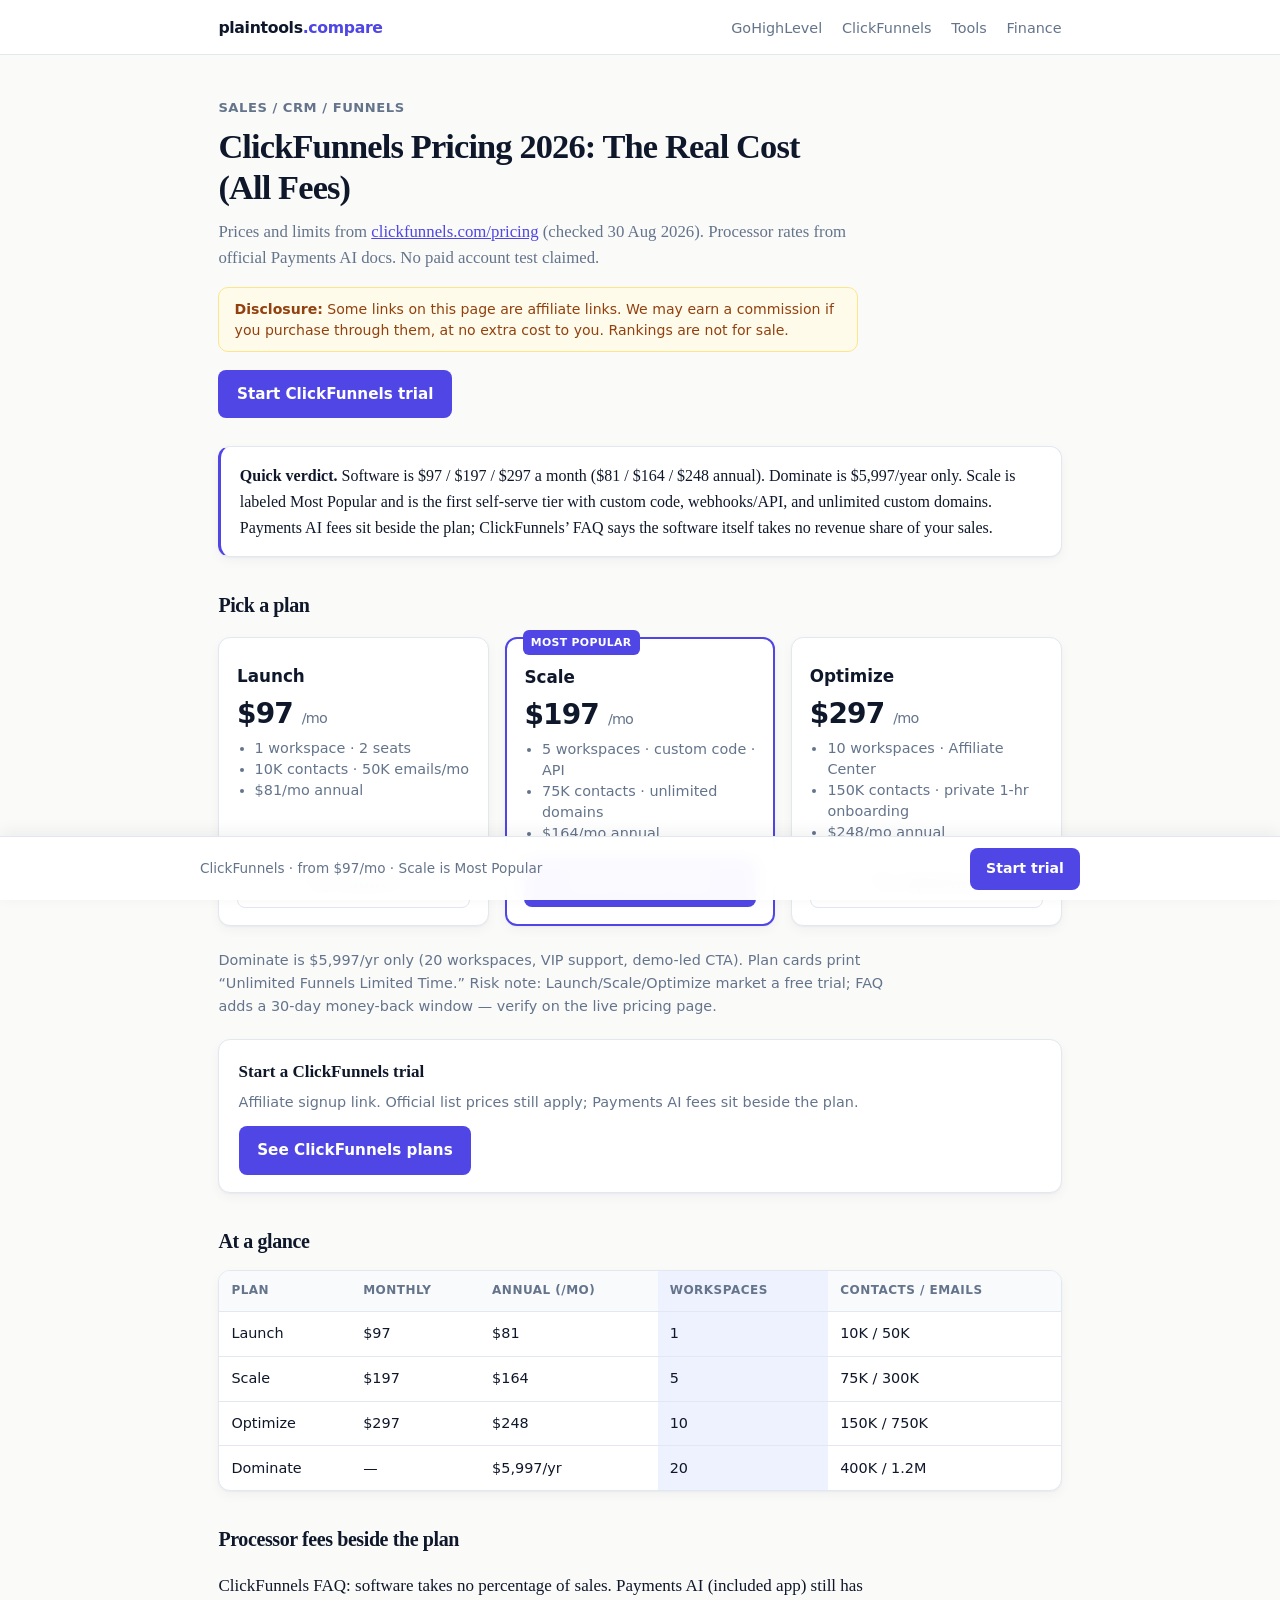
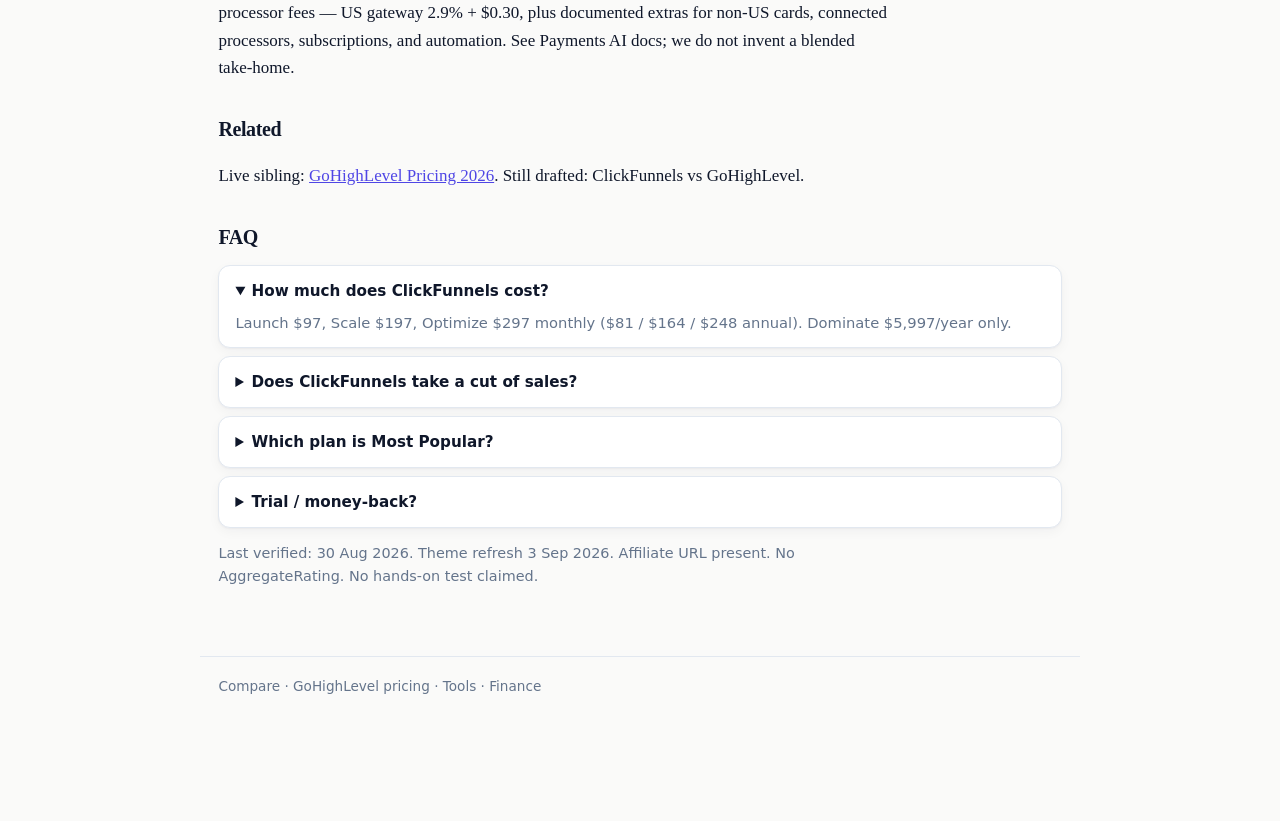
==== commit 36e619e9: "Clean Compare theme: remove AI heroes, editorial layout" ====
--- a/clickfunnels-pricing/index.html
+++ b/clickfunnels-pricing/index.html
@@ -13,7 +13,7 @@
   <meta name="twitter:card" content="summary_large_image">
   <link rel="stylesheet" href="/assets/style.css">
 </head>
-<body>
+<body class="has-sticky">
   <div class="site-top">
     <div class="site-top-inner">
       <a class="brand" href="/">plaintools<span>.compare</span></a>
@@ -28,14 +28,11 @@
 
   <main>
     <section class="hero">
-      <div>
-        <p class="kicker">Sales / CRM / Funnels</p>
-        <h1>ClickFunnels Pricing 2026: The Real Cost (All Fees)</h1>
-        <p class="lede">Prices and limits from <a href="https://www.clickfunnels.com/pricing">clickfunnels.com/pricing</a> (checked 30 Aug 2026). Processor rates from official Payments AI docs. No paid account test claimed.</p>
-        <p class="disclosure"><strong>Disclosure:</strong> Some links on this page are affiliate links. We may earn a commission if you purchase through them, at no extra cost to you. Rankings are not for sale.</p>
-        <a class="btn" href="https://www.clickfunnels.com/signup-flow?aff=bf96141478cfc033c8179efd6bf3f3d384db210171d6fb44ef1d8bd77765ce35" rel="nofollow sponsored">Start ClickFunnels trial</a>
-      </div>
-      <img src="/assets/og-clickfunnels-pricing.png" width="960" height="540" alt="ClickFunnels pricing overview graphic with plan tiers">
+      <p class="kicker">Sales / CRM / Funnels</p>
+      <h1>ClickFunnels Pricing 2026: The Real Cost (All Fees)</h1>
+      <p class="lede">Prices and limits from <a href="https://www.clickfunnels.com/pricing">clickfunnels.com/pricing</a> (checked 30 Aug 2026). Processor rates from official Payments AI docs. No paid account test claimed.</p>
+      <p class="disclosure"><strong>Disclosure:</strong> Some links on this page are affiliate links. We may earn a commission if you purchase through them, at no extra cost to you. Rankings are not for sale.</p>
+      <a class="btn" href="https://www.clickfunnels.com/signup-flow?aff=bf96141478cfc033c8179efd6bf3f3d384db210171d6fb44ef1d8bd77765ce35" rel="nofollow sponsored">Start ClickFunnels trial</a>
     </section>
 
     <div class="verdict"><strong>Quick verdict.</strong> Software is $97 / $197 / $297 a month ($81 / $164 / $248 annual). Dominate is $5,997/year only. Scale is labeled Most Popular and is the first self-serve tier with custom code, webhooks/API, and unlimited custom domains. Payments AI fees sit beside the plan; ClickFunnels’ FAQ says the software itself takes no revenue share of your sales.</div>
--- a/assets/style.css
+++ b/assets/style.css
@@ -1,129 +1,420 @@
 :root {
-  --bg: #f4f6fb;
+  --bg: #fafaf9;
   --card: #ffffff;
   --ink: #0f172a;
   --muted: #64748b;
   --line: #e2e8f0;
-  --acc: #ea580c;
+  --acc: #4f46e5;
   --acc-ink: #ffffff;
-  --acc-soft: #fff7ed;
+  --acc-soft: #eef2ff;
+  --acc-border: #c7d2fe;
   --ok: #15803d;
-  --nav: #0b1220;
-  --shadow: 0 10px 30px rgba(15, 23, 42, 0.08);
-  --radius: 14px;
+  --shadow: 0 1px 2px rgba(15, 23, 42, 0.04), 0 4px 12px rgba(15, 23, 42, 0.04);
+  --radius: 12px;
   --max: 880px;
 }
+
 * { box-sizing: border-box; }
 html { scroll-behavior: smooth; }
+
 body {
   margin: 0;
-  font: 17px/1.55 ui-sans-serif, system-ui, -apple-system, Segoe UI, Roboto, sans-serif;
+  font: 17px/1.6 "Iowan Old Style", "Palatino Linotype", Palatino, Georgia, "Times New Roman", serif;
   background: var(--bg);
   color: var(--ink);
-}
+  -webkit-font-smoothing: antialiased;
+}
+
+body.has-sticky {
+  padding-bottom: 5.5rem;
+}
+
 a { color: var(--acc); }
+a:hover { color: #3730a3; }
+
 img { max-width: 100%; height: auto; display: block; }
+
 .site-top {
-  position: sticky; top: 0; z-index: 40;
-  background: rgba(255,255,255,.92);
-  backdrop-filter: blur(10px);
+  position: sticky;
+  top: 0;
+  z-index: 40;
+  background: rgba(255, 255, 255, 0.95);
+  backdrop-filter: blur(8px);
   border-bottom: 1px solid var(--line);
 }
-.site-top-inner, header, main, footer, .wrap {
-  max-width: var(--max); margin: 0 auto; padding: 0.9rem 1rem;
-}
-.site-top-inner { display:flex; gap:1rem; align-items:center; justify-content:space-between; }
-.brand { font-weight: 800; color: var(--ink); text-decoration:none; letter-spacing:-.02em; }
+
+.site-top-inner,
+header,
+main,
+footer,
+.wrap {
+  max-width: var(--max);
+  margin: 0 auto;
+  padding: 0.85rem 1.15rem;
+}
+
+.site-top-inner {
+  display: flex;
+  gap: 1rem;
+  align-items: center;
+  justify-content: space-between;
+}
+
+.brand {
+  font-family: ui-sans-serif, system-ui, -apple-system, Segoe UI, Roboto, sans-serif;
+  font-weight: 700;
+  color: var(--ink);
+  text-decoration: none;
+  letter-spacing: -0.02em;
+  font-size: 0.98rem;
+}
 .brand span { color: var(--acc); }
-.nav a { color: var(--muted); text-decoration:none; margin-left: .85rem; font-size:.95rem; }
+
+.nav {
+  font-family: ui-sans-serif, system-ui, -apple-system, Segoe UI, Roboto, sans-serif;
+}
+.nav a {
+  color: var(--muted);
+  text-decoration: none;
+  margin-left: 0.9rem;
+  font-size: 0.9rem;
+  font-weight: 500;
+}
 .nav a:hover { color: var(--ink); }
+
 .hero {
-  display:grid; gap:1.25rem; align-items:center;
-  padding: 1.4rem 0 .4rem;
-}
-@media (min-width: 820px) {
-  .hero { grid-template-columns: 1.2fr .8fr; }
-}
-.kicker { color: var(--muted); font-size:.92rem; margin:0 0 .35rem; }
-h1 { font-size: clamp(1.7rem, 3vw, 2.25rem); line-height:1.15; margin:.2rem 0 .55rem; letter-spacing:-.03em; }
-.lede { color: var(--muted); margin:0 0 1rem; font-size:1.05rem; }
+  display: block;
+  padding: 1.75rem 0 0.5rem;
+  max-width: 40rem;
+}
+
+.kicker {
+  font-family: ui-sans-serif, system-ui, -apple-system, Segoe UI, Roboto, sans-serif;
+  color: var(--muted);
+  font-size: 0.82rem;
+  font-weight: 600;
+  letter-spacing: 0.04em;
+  text-transform: uppercase;
+  margin: 0 0 0.5rem;
+}
+
+h1 {
+  font-size: clamp(1.65rem, 3.2vw, 2.15rem);
+  line-height: 1.2;
+  margin: 0.15rem 0 0.65rem;
+  letter-spacing: -0.025em;
+  font-weight: 700;
+}
+
+.lede {
+  color: var(--muted);
+  margin: 0 0 1rem;
+  font-size: 1.05rem;
+  line-height: 1.55;
+}
+
 .disclosure {
-  background: #fffbeb; border:1px solid #fde68a; color:#92400e;
-  border-radius: 12px; padding: .75rem 1rem; font-size: .92rem; margin: .8rem 0 1rem;
-}
-.verdict, .cta, .card, .plan, details.faq {
-  background: var(--card); border:1px solid var(--line); border-radius: var(--radius);
+  font-family: ui-sans-serif, system-ui, -apple-system, Segoe UI, Roboto, sans-serif;
+  background: #fffbeb;
+  border: 1px solid #fde68a;
+  color: #92400e;
+  border-radius: 10px;
+  padding: 0.7rem 0.95rem;
+  font-size: 0.88rem;
+  line-height: 1.45;
+  margin: 0.9rem 0 1.1rem;
+}
+
+.verdict,
+.cta,
+.card,
+.plan,
+details.faq {
+  background: var(--card);
+  border: 1px solid var(--line);
+  border-radius: var(--radius);
   box-shadow: var(--shadow);
 }
-.verdict { border-left: 5px solid var(--acc); padding: 1rem 1.1rem; margin: 1rem 0 1.25rem; }
-.cta { padding: 1rem 1.15rem; margin: 1.2rem 0; }
-.cta .note { color: var(--muted); font-size:.9rem; margin:.35rem 0 .7rem; }
+
+.verdict {
+  border-left: 3px solid var(--acc);
+  padding: 1rem 1.15rem;
+  margin: 1.25rem 0 1.4rem;
+  font-size: 1rem;
+}
+
+.cta {
+  padding: 1.1rem 1.2rem;
+  margin: 1.35rem 0;
+}
+
+.cta .note {
+  color: var(--muted);
+  font-size: 0.9rem;
+  margin: 0.35rem 0 0.75rem;
+}
+
 .btn {
-  display:inline-flex; align-items:center; justify-content:center; gap:.4rem;
-  background: var(--acc); color: var(--acc-ink) !important; text-decoration:none;
-  font-weight: 800; border-radius: 999px; padding: .78rem 1.15rem;
-  box-shadow: 0 8px 18px rgba(234,88,12,.28);
-}
-.btn:hover { filter: brightness(1.05); }
-.btn.secondary { background: var(--ink); box-shadow:none; }
-.btn.ghost { background: transparent; color: var(--ink) !important; border:1px solid var(--line); box-shadow:none; }
+  font-family: ui-sans-serif, system-ui, -apple-system, Segoe UI, Roboto, sans-serif;
+  display: inline-flex;
+  align-items: center;
+  justify-content: center;
+  gap: 0.35rem;
+  background: var(--acc);
+  color: var(--acc-ink) !important;
+  text-decoration: none;
+  font-weight: 600;
+  font-size: 0.95rem;
+  border-radius: 8px;
+  padding: 0.7rem 1.1rem;
+  border: 1px solid transparent;
+  transition: background 0.15s ease, border-color 0.15s ease;
+}
+.btn:hover {
+  background: #4338ca;
+  color: var(--acc-ink) !important;
+}
+.btn.secondary {
+  background: var(--ink);
+}
+.btn.secondary:hover { background: #1e293b; }
+.btn.ghost {
+  background: transparent;
+  color: var(--ink) !important;
+  border: 1px solid var(--line);
+}
+.btn.ghost:hover {
+  background: #f8fafc;
+  color: var(--ink) !important;
+  border-color: #cbd5e1;
+}
+
 .plans {
-  display:grid; gap: .9rem; margin: 1rem 0 1.4rem;
+  display: grid;
+  gap: 1rem;
+  margin: 1rem 0 1.4rem;
   grid-template-columns: 1fr;
-}
+  font-family: ui-sans-serif, system-ui, -apple-system, Segoe UI, Roboto, sans-serif;
+}
+
 @media (min-width: 760px) {
-  .plans { grid-template-columns: repeat(3, 1fr); align-items: stretch; }
-}
-.plan { padding: 1rem; position:relative; display:flex; flex-direction:column; gap:.55rem; }
+  .plans {
+    grid-template-columns: repeat(3, 1fr);
+    align-items: stretch;
+  }
+}
+
+.plan {
+  padding: 1.15rem 1.1rem 1.1rem;
+  position: relative;
+  display: flex;
+  flex-direction: column;
+  gap: 0.55rem;
+}
+
 .plan.featured {
-  border-color: var(--acc);
-  background: linear-gradient(180deg, var(--acc-soft), #fff 42%);
-  transform: translateY(-2px);
-}
+  border: 2px solid var(--acc);
+  background: var(--card);
+  box-shadow: var(--shadow);
+}
+
 .plan .badge {
-  position:absolute; top:-10px; left:50%; transform:translateX(-50%);
-  background: var(--acc); color:#fff; font-size:.72rem; font-weight:800;
-  letter-spacing:.04em; text-transform:uppercase; padding:.28rem .55rem; border-radius:999px;
-}
-.plan h3 { margin: .35rem 0 0; font-size:1.05rem; }
-.price { font-size:1.85rem; font-weight:850; letter-spacing:-.03em; }
-.price small { font-size:.95rem; color:var(--muted); font-weight:600; }
-.plan ul { margin:0; padding-left:1.1rem; color:var(--muted); font-size:.92rem; flex:1; }
-.plan .btn { width:100%; margin-top:.4rem; }
-h2 { font-size:1.28rem; margin: 2rem 0 .7rem; letter-spacing:-.02em; }
+  position: absolute;
+  top: -0.55rem;
+  left: 1rem;
+  background: var(--acc);
+  color: #fff;
+  font-size: 0.68rem;
+  font-weight: 700;
+  letter-spacing: 0.03em;
+  text-transform: uppercase;
+  padding: 0.22rem 0.5rem;
+  border-radius: 6px;
+}
+
+.plan h3 {
+  margin: 0.4rem 0 0;
+  font-size: 1.05rem;
+  font-weight: 700;
+}
+
+.price {
+  font-size: 1.75rem;
+  font-weight: 700;
+  letter-spacing: -0.03em;
+  line-height: 1.1;
+}
+.price small {
+  font-size: 0.9rem;
+  color: var(--muted);
+  font-weight: 500;
+}
+
+.plan ul {
+  margin: 0;
+  padding-left: 1.1rem;
+  color: var(--muted);
+  font-size: 0.9rem;
+  line-height: 1.45;
+  flex: 1;
+}
+
+.plan .btn { width: 100%; margin-top: 0.35rem; }
+
+h2 {
+  font-size: 1.25rem;
+  margin: 2rem 0 0.75rem;
+  letter-spacing: -0.02em;
+  font-weight: 700;
+}
+
+main > p,
+main > ul {
+  max-width: 42rem;
+}
+
+main > ul {
+  padding-left: 1.25rem;
+  color: var(--ink);
+}
+main > ul li { margin: 0.35rem 0; }
+
 table {
-  width:100%; border-collapse:separate; border-spacing:0; background:var(--card);
-  border:1px solid var(--line); border-radius: var(--radius); overflow:hidden;
-  font-size:.93rem; margin: .8rem 0 1rem; box-shadow: var(--shadow);
-}
-th, td { padding:.65rem .7rem; border-bottom:1px solid var(--line); text-align:left; vertical-align:top; }
-th { background:#f8fafc; font-size:.82rem; text-transform:uppercase; letter-spacing:.04em; color:var(--muted); }
-tr:last-child td { border-bottom:none; }
-th.hl, td.hl { background: #fff7ed; }
-.note { color: var(--muted); font-size:.9rem; }
-.faq { padding:.75rem .95rem; margin:.55rem 0; }
-.faq summary { cursor:pointer; font-weight:700; }
-.faq p { color:var(--muted); margin:.55rem 0 0; }
-.card { padding:1rem; margin:.8rem 0; }
-.card h2 { margin:.1rem 0 .35rem; font-size:1.15rem; }
-.card a { text-decoration:none; color:var(--ink); }
-.card a:hover { color:var(--acc); }
+  width: 100%;
+  border-collapse: separate;
+  border-spacing: 0;
+  background: var(--card);
+  border: 1px solid var(--line);
+  border-radius: var(--radius);
+  overflow: hidden;
+  font-family: ui-sans-serif, system-ui, -apple-system, Segoe UI, Roboto, sans-serif;
+  font-size: 0.9rem;
+  margin: 0.8rem 0 1rem;
+  box-shadow: var(--shadow);
+}
+
+th, td {
+  padding: 0.65rem 0.75rem;
+  border-bottom: 1px solid var(--line);
+  text-align: left;
+  vertical-align: top;
+}
+
+th {
+  background: #f8fafc;
+  font-size: 0.75rem;
+  text-transform: uppercase;
+  letter-spacing: 0.04em;
+  color: var(--muted);
+  font-weight: 600;
+}
+
+tr:last-child td { border-bottom: none; }
+th.hl, td.hl { background: var(--acc-soft); }
+
+.note {
+  color: var(--muted);
+  font-size: 0.9rem;
+  font-family: ui-sans-serif, system-ui, -apple-system, Segoe UI, Roboto, sans-serif;
+}
+
+.faq {
+  padding: 0.8rem 1rem;
+  margin: 0.5rem 0;
+  font-family: ui-sans-serif, system-ui, -apple-system, Segoe UI, Roboto, sans-serif;
+}
+.faq summary {
+  cursor: pointer;
+  font-weight: 600;
+  font-size: 0.95rem;
+}
+.faq p {
+  color: var(--muted);
+  margin: 0.55rem 0 0;
+  font-size: 0.92rem;
+  line-height: 1.5;
+}
+
+.card {
+  padding: 1.1rem 1.2rem;
+  margin: 0.85rem 0;
+  transition: border-color 0.15s ease;
+}
+.card:hover { border-color: var(--acc-border); }
+.card h2 {
+  margin: 0.1rem 0 0.35rem;
+  font-size: 1.15rem;
+  font-family: ui-sans-serif, system-ui, -apple-system, Segoe UI, Roboto, sans-serif;
+}
+.card a {
+  text-decoration: none;
+  color: var(--ink);
+}
+.card a:hover { color: var(--acc); }
+
 footer {
-  max-width: var(--max); margin: 2rem auto 5.5rem; padding: 1.2rem 1rem;
-  color: var(--muted); font-size:.88rem; border-top:1px solid var(--line);
-}
+  max-width: var(--max);
+  margin: 2.5rem auto 1.5rem;
+  padding: 1.2rem 1.15rem;
+  color: var(--muted);
+  font-size: 0.85rem;
+  border-top: 1px solid var(--line);
+  font-family: ui-sans-serif, system-ui, -apple-system, Segoe UI, Roboto, sans-serif;
+}
+footer a {
+  color: var(--muted);
+  text-decoration: none;
+}
+footer a:hover { color: var(--ink); }
+
+body.has-sticky footer {
+  margin-bottom: 1rem;
+}
+
 .sticky-cta {
-  position: fixed; left:0; right:0; bottom:0; z-index:50;
-  background: rgba(11,18,32,.94); color:#fff;
-  border-top: 1px solid rgba(255,255,255,.08);
-  padding: .7rem .9rem;
-}
+  position: fixed;
+  left: 0;
+  right: 0;
+  bottom: 0;
+  z-index: 50;
+  background: rgba(255, 255, 255, 0.97);
+  backdrop-filter: blur(8px);
+  color: var(--ink);
+  border-top: 1px solid var(--line);
+  box-shadow: 0 -4px 16px rgba(15, 23, 42, 0.06);
+  padding: 0.65rem 0.9rem;
+  font-family: ui-sans-serif, system-ui, -apple-system, Segoe UI, Roboto, sans-serif;
+}
+
 .sticky-cta-inner {
-  max-width: var(--max); margin:0 auto; display:flex; gap:.75rem; align-items:center; justify-content:space-between;
-}
-.sticky-cta p { margin:0; font-size:.88rem; color:#cbd5e1; }
-.sticky-cta .btn { padding:.65rem 1rem; font-size:.92rem; }
+  max-width: var(--max);
+  margin: 0 auto;
+  display: flex;
+  gap: 0.75rem;
+  align-items: center;
+  justify-content: space-between;
+}
+
+.sticky-cta p {
+  margin: 0;
+  font-size: 0.85rem;
+  color: var(--muted);
+  font-weight: 500;
+}
+
+.sticky-cta .btn {
+  padding: 0.55rem 0.95rem;
+  font-size: 0.88rem;
+  white-space: nowrap;
+}
+
 @media (max-width: 640px) {
-  .sticky-cta-inner { flex-direction:column; align-items:stretch; }
-  .nav a:nth-child(n+3) { display:none; }
-}
+  .sticky-cta-inner {
+    flex-direction: column;
+    align-items: stretch;
+    gap: 0.5rem;
+  }
+  .sticky-cta .btn { width: 100%; }
+  .nav a:nth-child(n+3) { display: none; }
+  body.has-sticky { padding-bottom: 6.5rem; }
+}
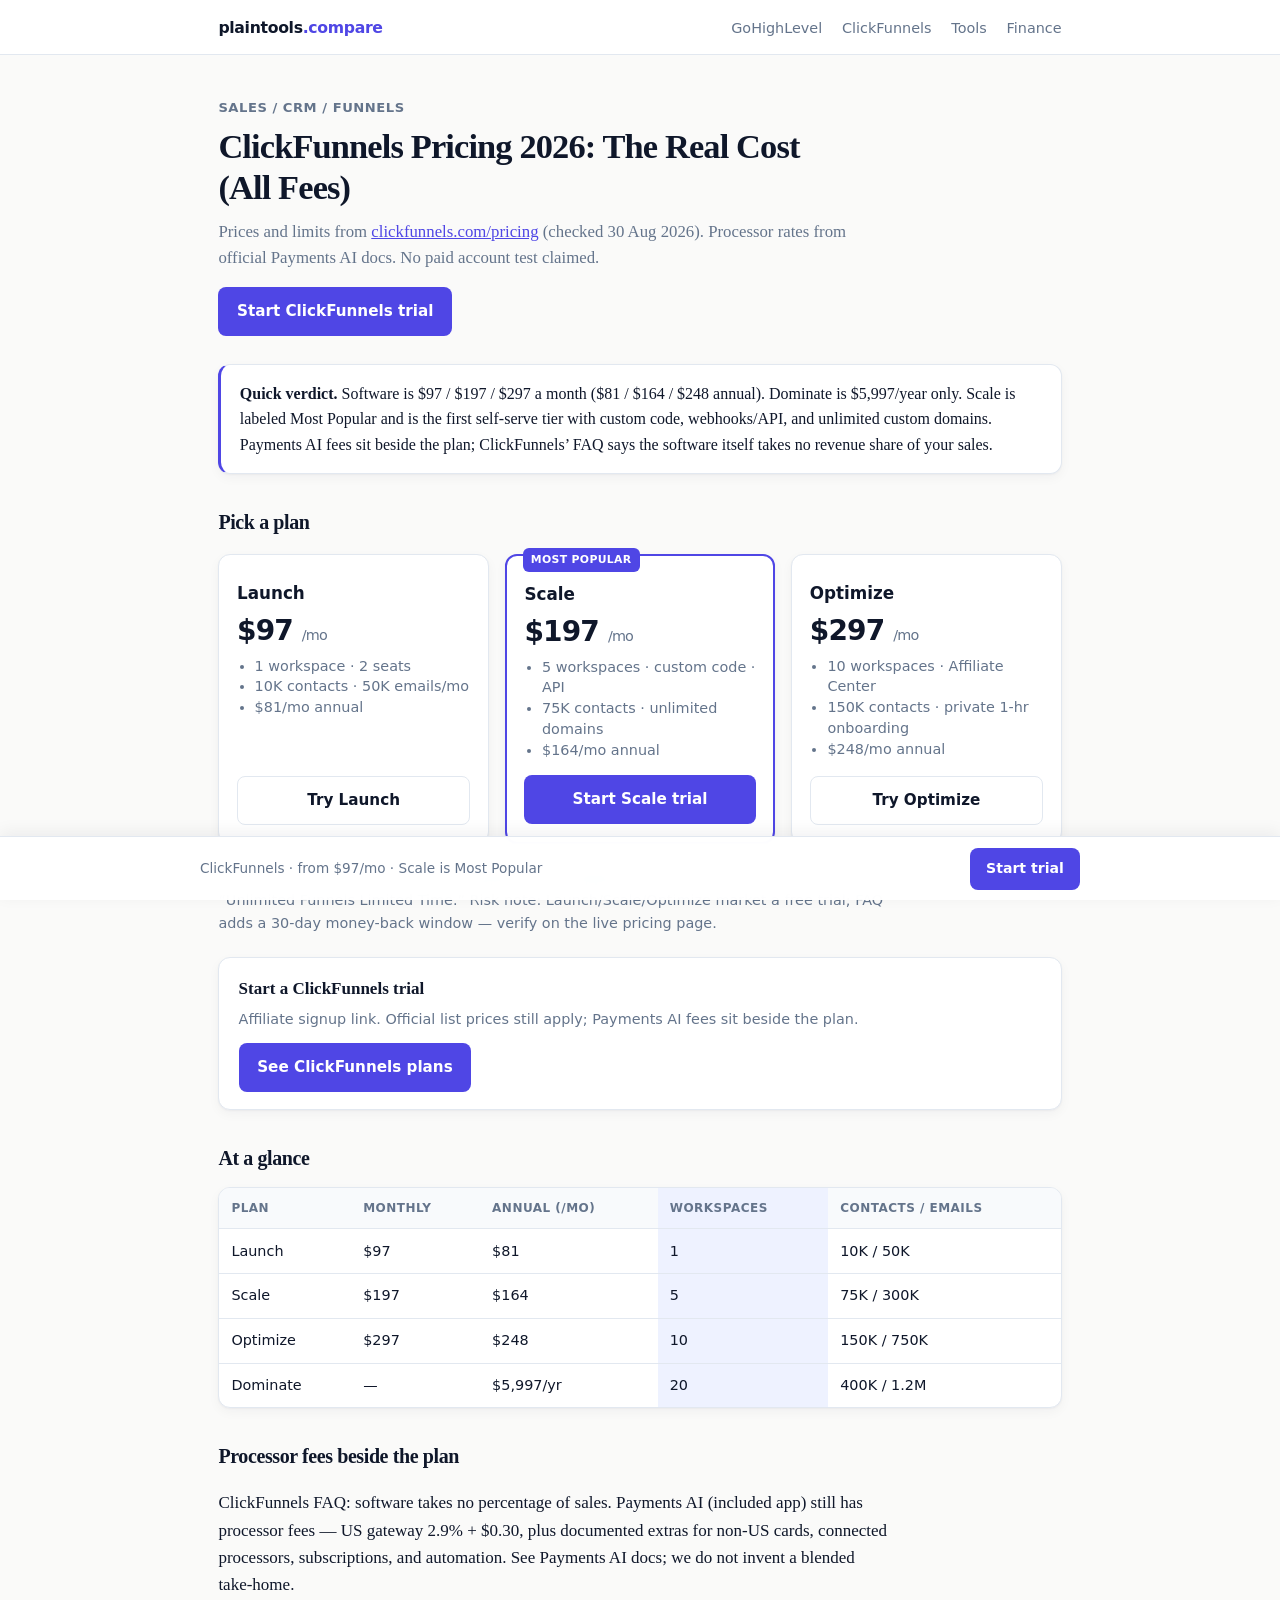
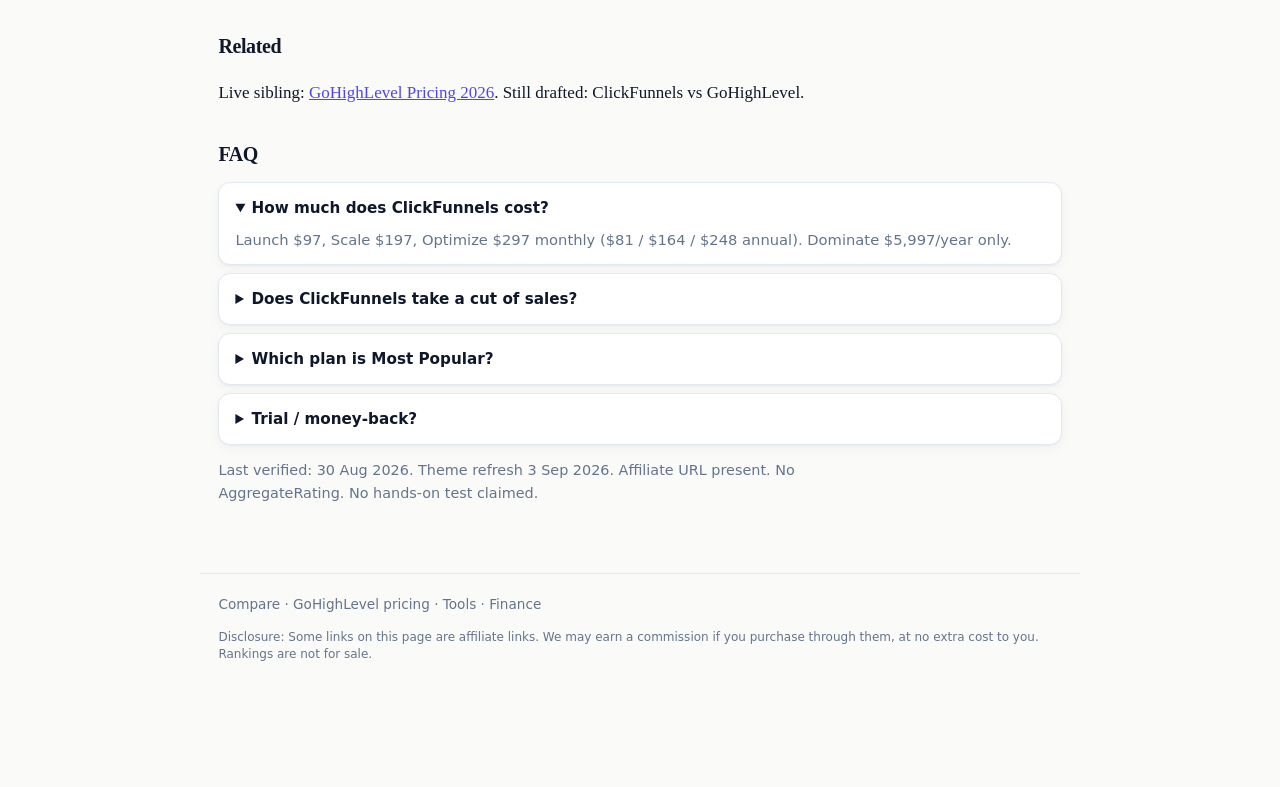
==== commit d0614342: "Move affiliate disclosure to footer fine print" ====
--- a/clickfunnels-pricing/index.html
+++ b/clickfunnels-pricing/index.html
@@ -31,7 +31,6 @@
       <p class="kicker">Sales / CRM / Funnels</p>
       <h1>ClickFunnels Pricing 2026: The Real Cost (All Fees)</h1>
       <p class="lede">Prices and limits from <a href="https://www.clickfunnels.com/pricing">clickfunnels.com/pricing</a> (checked 30 Aug 2026). Processor rates from official Payments AI docs. No paid account test claimed.</p>
-      <p class="disclosure"><strong>Disclosure:</strong> Some links on this page are affiliate links. We may earn a commission if you purchase through them, at no extra cost to you. Rankings are not for sale.</p>
       <a class="btn" href="https://www.clickfunnels.com/signup-flow?aff=bf96141478cfc033c8179efd6bf3f3d384db210171d6fb44ef1d8bd77765ce35" rel="nofollow sponsored">Start ClickFunnels trial</a>
     </section>
 
@@ -106,6 +105,7 @@
   </main>
   <footer>
     <a href="/">Compare</a> · <a href="/gohighlevel-pricing/">GoHighLevel pricing</a> · <a href="https://plaintools.vip/">Tools</a> · <a href="https://finance.plaintools.vip/">Finance</a>
+      <p class="disclosure">Disclosure: Some links on this page are affiliate links. We may earn a commission if you purchase through them, at no extra cost to you. Rankings are not for sale.</p>
   </footer>
   <div class="sticky-cta">
     <div class="sticky-cta-inner">
--- a/assets/style.css
+++ b/assets/style.css
@@ -115,15 +115,17 @@
 
 .disclosure {
   font-family: ui-sans-serif, system-ui, -apple-system, Segoe UI, Roboto, sans-serif;
-  background: #fffbeb;
-  border: 1px solid #fde68a;
-  color: #92400e;
-  border-radius: 10px;
-  padding: 0.7rem 0.95rem;
-  font-size: 0.88rem;
+  background: transparent;
+  border: none;
+  color: var(--muted);
+  border-radius: 0;
+  padding: 0;
+  font-size: 0.75rem;
   line-height: 1.45;
-  margin: 0.9rem 0 1.1rem;
-}
+  margin: 0.85rem 0 0;
+  max-width: 52rem;
+}
+.disclosure strong { font-weight: 600; color: var(--muted); }
 
 .verdict,
 .cta,
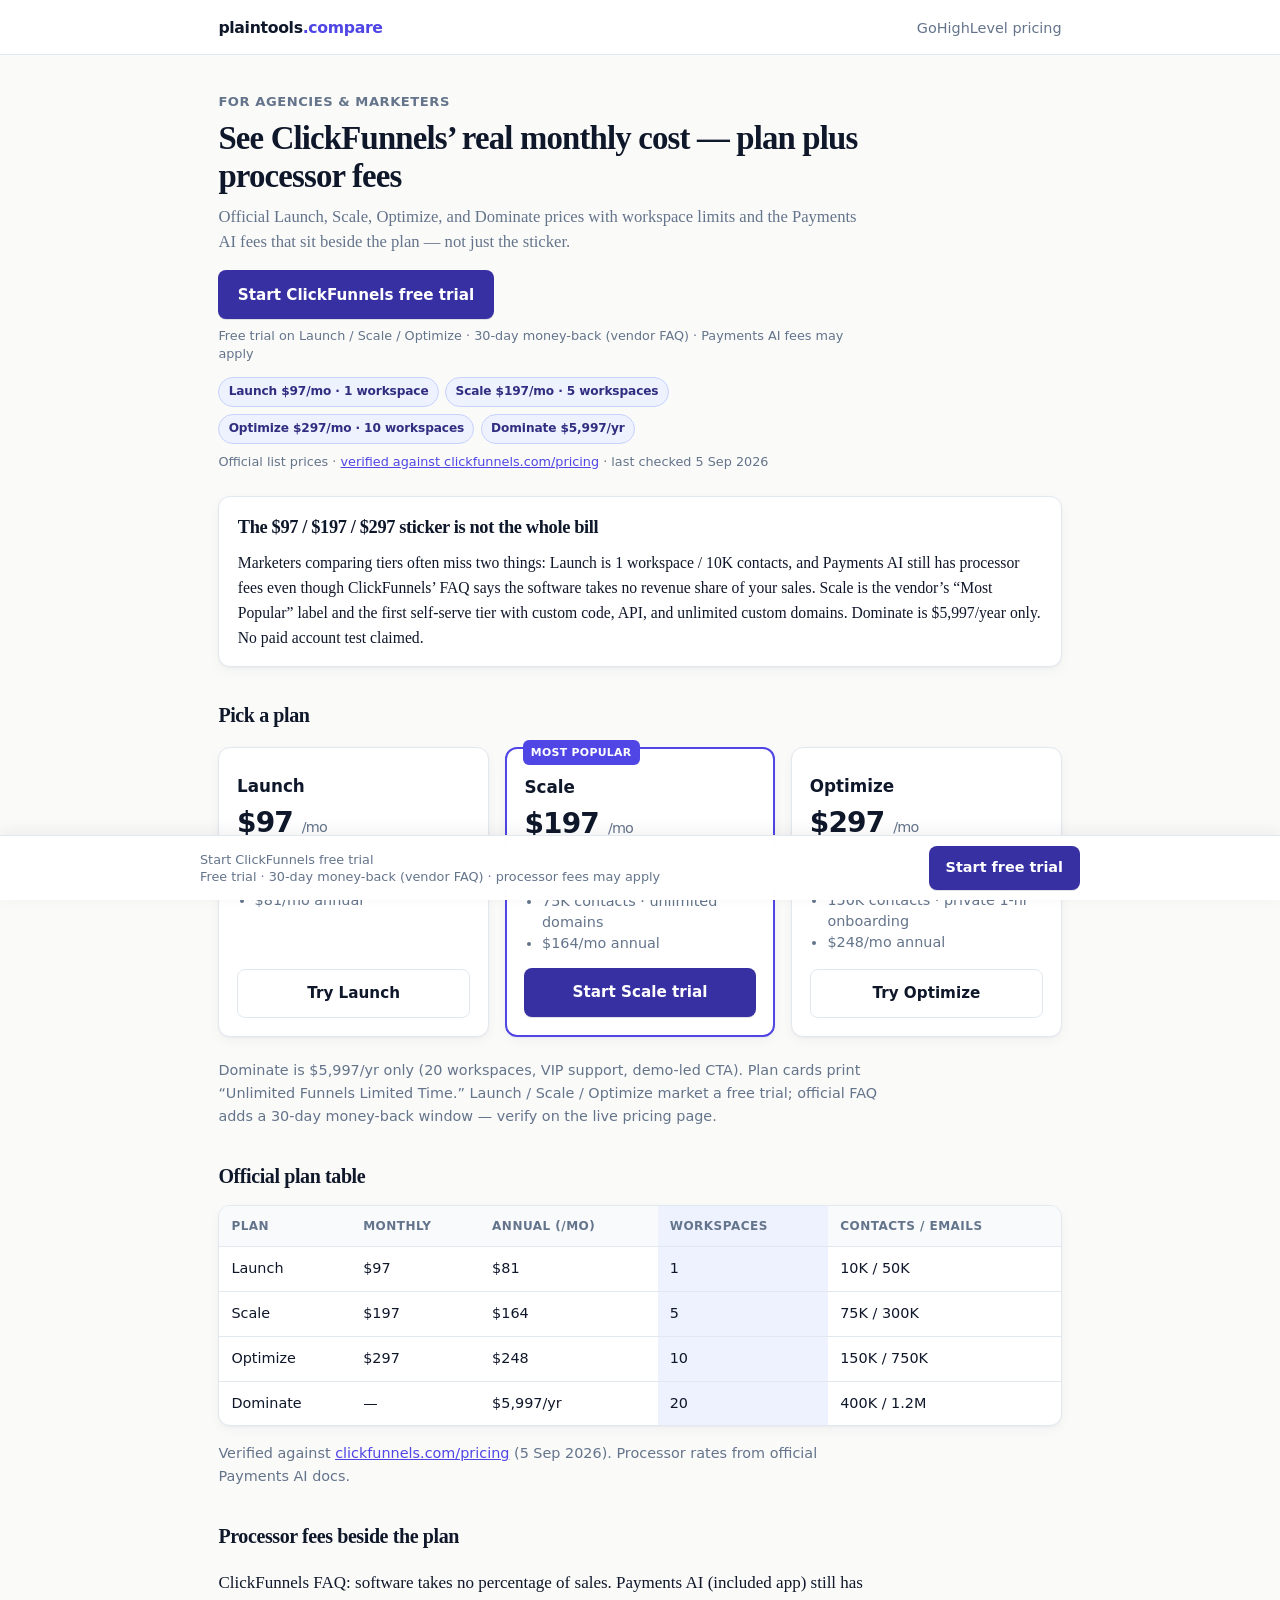
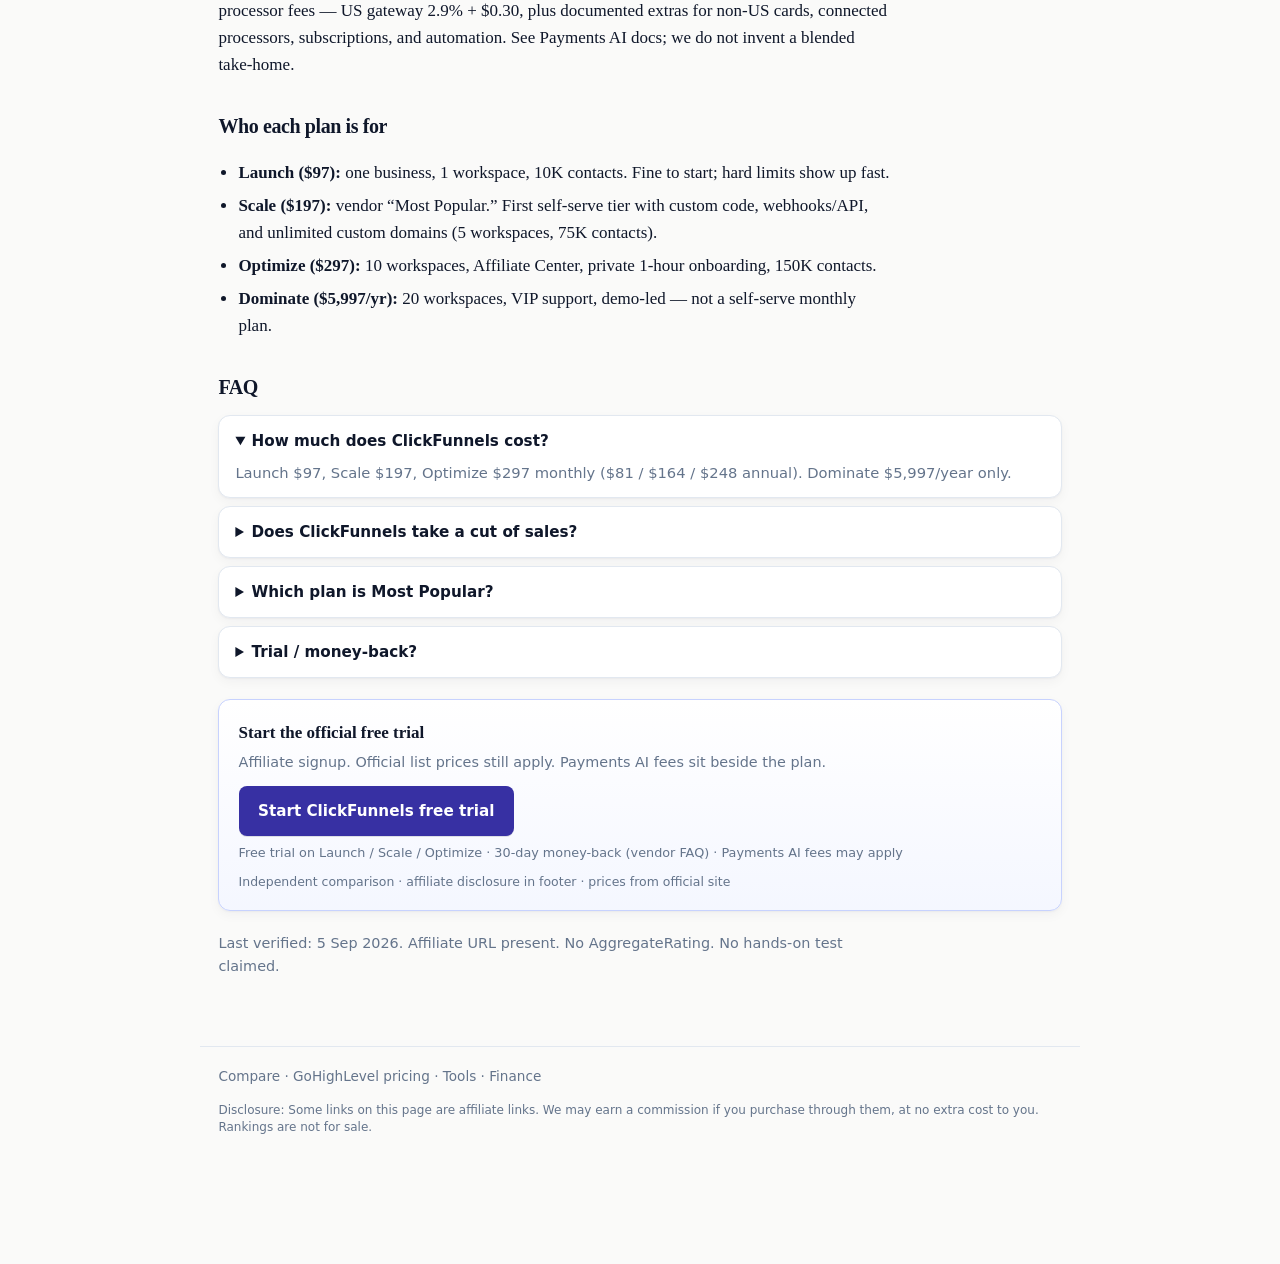
==== commit 534eb84e: "Apply landing-page skill CRO pass (honest proof, clearer heroes)" ====
--- a/clickfunnels-pricing/index.html
+++ b/clickfunnels-pricing/index.html
@@ -18,23 +18,33 @@
     <div class="site-top-inner">
       <a class="brand" href="/">plaintools<span>.compare</span></a>
       <nav class="nav">
-        <a href="/gohighlevel-pricing/">GoHighLevel</a>
-        <a href="/clickfunnels-pricing/">ClickFunnels</a>
-        <a href="https://plaintools.vip/">Tools</a>
-        <a href="https://finance.plaintools.vip/">Finance</a>
+        <a href="/gohighlevel-pricing/">GoHighLevel pricing</a>
       </nav>
     </div>
   </div>
 
   <main>
     <section class="hero">
-      <p class="kicker">Sales / CRM / Funnels</p>
-      <h1>ClickFunnels Pricing 2026: The Real Cost (All Fees)</h1>
-      <p class="lede">Prices and limits from <a href="https://www.clickfunnels.com/pricing">clickfunnels.com/pricing</a> (checked 30 Aug 2026). Processor rates from official Payments AI docs. No paid account test claimed.</p>
-      <a class="btn" href="https://www.clickfunnels.com/signup-flow?aff=bf96141478cfc033c8179efd6bf3f3d384db210171d6fb44ef1d8bd77765ce35" rel="nofollow sponsored">Start ClickFunnels trial</a>
+      <p class="kicker">For agencies &amp; marketers</p>
+      <h1>See ClickFunnels’ real monthly cost — plan plus processor fees</h1>
+      <p class="lede">Official Launch, Scale, Optimize, and Dominate prices with workspace limits and the Payments AI fees that sit beside the plan — not just the sticker.</p>
+      <p class="hero-actions">
+        <a class="btn" href="https://www.clickfunnels.com/signup-flow?aff=bf96141478cfc033c8179efd6bf3f3d384db210171d6fb44ef1d8bd77765ce35" rel="nofollow sponsored">Start ClickFunnels free trial</a>
+      </p>
+      <p class="risk">Free trial on Launch / Scale / Optimize · 30-day money-back (vendor FAQ) · Payments AI fees may apply</p>
+      <div class="proof-strip" aria-label="Official ClickFunnels list prices">
+        <span class="chip">Launch $97/mo · 1 workspace</span>
+        <span class="chip">Scale $197/mo · 5 workspaces</span>
+        <span class="chip">Optimize $297/mo · 10 workspaces</span>
+        <span class="chip">Dominate $5,997/yr</span>
+      </div>
+      <p class="verified">Official list prices · <a href="https://www.clickfunnels.com/pricing">verified against clickfunnels.com/pricing</a> · last checked 5 Sep 2026</p>
     </section>
 
-    <div class="verdict"><strong>Quick verdict.</strong> Software is $97 / $197 / $297 a month ($81 / $164 / $248 annual). Dominate is $5,997/year only. Scale is labeled Most Popular and is the first self-serve tier with custom code, webhooks/API, and unlimited custom domains. Payments AI fees sit beside the plan; ClickFunnels’ FAQ says the software itself takes no revenue share of your sales.</div>
+    <section class="problem">
+      <h2>The $97 / $197 / $297 sticker is not the whole bill</h2>
+      <p>Marketers comparing tiers often miss two things: Launch is 1 workspace / 10K contacts, and Payments AI still has processor fees even though ClickFunnels’ FAQ says the software takes no revenue share of your sales. Scale is the vendor’s “Most Popular” label and the first self-serve tier with custom code, API, and unlimited custom domains. Dominate is $5,997/year only. No paid account test claimed.</p>
+    </section>
 
     <h2>Pick a plan</h2>
     <div class="plans">
@@ -70,15 +80,9 @@
         <a class="btn ghost" href="https://www.clickfunnels.com/signup-flow?aff=bf96141478cfc033c8179efd6bf3f3d384db210171d6fb44ef1d8bd77765ce35" rel="nofollow sponsored">Try Optimize</a>
       </article>
     </div>
-    <p class="note">Dominate is $5,997/yr only (20 workspaces, VIP support, demo-led CTA). Plan cards print “Unlimited Funnels Limited Time.” Risk note: Launch/Scale/Optimize market a free trial; FAQ adds a 30-day money-back window — verify on the live pricing page.</p>
+    <p class="note">Dominate is $5,997/yr only (20 workspaces, VIP support, demo-led CTA). Plan cards print “Unlimited Funnels Limited Time.” Launch / Scale / Optimize market a free trial; official FAQ adds a 30-day money-back window — verify on the live pricing page.</p>
 
-    <div class="cta">
-      <strong>Start a ClickFunnels trial</strong>
-      <p class="note">Affiliate signup link. Official list prices still apply; Payments AI fees sit beside the plan.</p>
-      <a class="btn" href="https://www.clickfunnels.com/signup-flow?aff=bf96141478cfc033c8179efd6bf3f3d384db210171d6fb44ef1d8bd77765ce35" rel="nofollow sponsored">See ClickFunnels plans</a>
-    </div>
-
-    <h2>At a glance</h2>
+    <h2>Official plan table</h2>
     <table>
       <thead><tr><th>Plan</th><th>Monthly</th><th>Annual (/mo)</th><th class="hl">Workspaces</th><th>Contacts / emails</th></tr></thead>
       <tbody>
@@ -88,20 +92,34 @@
         <tr><td>Dominate</td><td>—</td><td>$5,997/yr</td><td class="hl">20</td><td>400K / 1.2M</td></tr>
       </tbody>
     </table>
+    <p class="note">Verified against <a href="https://www.clickfunnels.com/pricing">clickfunnels.com/pricing</a> (5 Sep 2026). Processor rates from official Payments AI docs.</p>
 
     <h2>Processor fees beside the plan</h2>
     <p>ClickFunnels FAQ: software takes no percentage of sales. Payments AI (included app) still has processor fees — US gateway 2.9% + $0.30, plus documented extras for non-US cards, connected processors, subscriptions, and automation. See Payments AI docs; we do not invent a blended take-home.</p>
 
-    <h2>Related</h2>
-    <p>Live sibling: <a href="/gohighlevel-pricing/">GoHighLevel Pricing 2026</a>. Still drafted: ClickFunnels vs GoHighLevel.</p>
+    <h2>Who each plan is for</h2>
+    <ul>
+      <li><strong>Launch ($97):</strong> one business, 1 workspace, 10K contacts. Fine to start; hard limits show up fast.</li>
+      <li><strong>Scale ($197):</strong> vendor “Most Popular.” First self-serve tier with custom code, webhooks/API, and unlimited custom domains (5 workspaces, 75K contacts).</li>
+      <li><strong>Optimize ($297):</strong> 10 workspaces, Affiliate Center, private 1-hour onboarding, 150K contacts.</li>
+      <li><strong>Dominate ($5,997/yr):</strong> 20 workspaces, VIP support, demo-led — not a self-serve monthly plan.</li>
+    </ul>
 
     <h2>FAQ</h2>
     <details class="faq" open><summary>How much does ClickFunnels cost?</summary><p>Launch $97, Scale $197, Optimize $297 monthly ($81 / $164 / $248 annual). Dominate $5,997/year only.</p></details>
     <details class="faq"><summary>Does ClickFunnels take a cut of sales?</summary><p>FAQ says no software revenue share. Card processing via Payments AI still has fees.</p></details>
     <details class="faq"><summary>Which plan is Most Popular?</summary><p>Scale, per ClickFunnels’ own label — first self-serve tier with custom code, webhooks/API, and unlimited custom domains.</p></details>
-    <details class="faq"><summary>Trial / money-back?</summary><p>Launch/Scale/Optimize show Start Free Trial; FAQ states 30-day money-back. Dominate is demo-led. Verify live terms.</p></details>
+    <details class="faq"><summary>Trial / money-back?</summary><p>Launch / Scale / Optimize show Start Free Trial. Official FAQ states a 30-day money-back guarantee (and, in page schema, a 14-day trial). Dominate is demo-led. Verify live terms.</p></details>
 
-    <p class="note">Last verified: 30 Aug 2026. Theme refresh 3 Sep 2026. Affiliate URL present. No AggregateRating. No hands-on test claimed.</p>
+    <div class="cta final">
+      <strong>Start the official free trial</strong>
+      <p class="note">Affiliate signup. Official list prices still apply. Payments AI fees sit beside the plan.</p>
+      <a class="btn" href="https://www.clickfunnels.com/signup-flow?aff=bf96141478cfc033c8179efd6bf3f3d384db210171d6fb44ef1d8bd77765ce35" rel="nofollow sponsored">Start ClickFunnels free trial</a>
+      <p class="risk">Free trial on Launch / Scale / Optimize · 30-day money-back (vendor FAQ) · Payments AI fees may apply</p>
+      <p class="trust-line">Independent comparison · affiliate disclosure in footer · prices from official site</p>
+    </div>
+
+    <p class="note">Last verified: 5 Sep 2026. Affiliate URL present. No AggregateRating. No hands-on test claimed.</p>
   </main>
   <footer>
     <a href="/">Compare</a> · <a href="/gohighlevel-pricing/">GoHighLevel pricing</a> · <a href="https://plaintools.vip/">Tools</a> · <a href="https://finance.plaintools.vip/">Finance</a>
@@ -109,8 +127,8 @@
   </footer>
   <div class="sticky-cta">
     <div class="sticky-cta-inner">
-      <p>ClickFunnels · from $97/mo · Scale is Most Popular</p>
-      <a class="btn" href="https://www.clickfunnels.com/signup-flow?aff=bf96141478cfc033c8179efd6bf3f3d384db210171d6fb44ef1d8bd77765ce35" rel="nofollow sponsored">Start trial</a>
+      <p>Start ClickFunnels free trial<br>Free trial · 30-day money-back (vendor FAQ) · processor fees may apply</p>
+      <a class="btn" href="https://www.clickfunnels.com/signup-flow?aff=bf96141478cfc033c8179efd6bf3f3d384db210171d6fb44ef1d8bd77765ce35" rel="nofollow sponsored">Start free trial</a>
     </div>
   </div>
 </body>
--- a/assets/style.css
+++ b/assets/style.css
@@ -8,6 +8,7 @@
   --acc-ink: #ffffff;
   --acc-soft: #eef2ff;
   --acc-border: #c7d2fe;
+  --acc-strong: #3730a3;
   --ok: #15803d;
   --shadow: 0 1px 2px rgba(15, 23, 42, 0.04), 0 4px 12px rgba(15, 23, 42, 0.04);
   --radius: 12px;
@@ -26,11 +27,11 @@
 }
 
 body.has-sticky {
-  padding-bottom: 5.5rem;
+  padding-bottom: 5.75rem;
 }
 
 a { color: var(--acc); }
-a:hover { color: #3730a3; }
+a:hover { color: var(--acc-strong); }
 
 img { max-width: 100%; height: auto; display: block; }
 
@@ -81,10 +82,14 @@
   font-weight: 500;
 }
 .nav a:hover { color: var(--ink); }
+.nav a.current {
+  color: var(--ink);
+  font-weight: 650;
+}
 
 .hero {
   display: block;
-  padding: 1.75rem 0 0.5rem;
+  padding: 1.35rem 0 0.35rem;
   max-width: 40rem;
 }
 
@@ -95,22 +100,67 @@
   font-weight: 600;
   letter-spacing: 0.04em;
   text-transform: uppercase;
-  margin: 0 0 0.5rem;
+  margin: 0 0 0.45rem;
 }
 
 h1 {
-  font-size: clamp(1.65rem, 3.2vw, 2.15rem);
-  line-height: 1.2;
-  margin: 0.15rem 0 0.65rem;
+  font-size: clamp(1.55rem, 3.1vw, 2.05rem);
+  line-height: 1.18;
+  margin: 0.1rem 0 0.55rem;
   letter-spacing: -0.025em;
   font-weight: 700;
 }
 
 .lede {
   color: var(--muted);
-  margin: 0 0 1rem;
-  font-size: 1.05rem;
-  line-height: 1.55;
+  margin: 0 0 0.95rem;
+  font-size: 1.04rem;
+  line-height: 1.5;
+}
+
+.hero-actions {
+  display: flex;
+  flex-wrap: wrap;
+  gap: 0.55rem;
+  align-items: center;
+  margin: 0;
+}
+
+.risk {
+  font-family: ui-sans-serif, system-ui, -apple-system, Segoe UI, Roboto, sans-serif;
+  font-size: 0.8rem;
+  line-height: 1.4;
+  color: var(--muted);
+  margin: 0.5rem 0 0;
+}
+
+.verified {
+  font-family: ui-sans-serif, system-ui, -apple-system, Segoe UI, Roboto, sans-serif;
+  font-size: 0.8rem;
+  line-height: 1.45;
+  color: var(--muted);
+  margin: 0.55rem 0 0;
+}
+
+.proof-strip {
+  display: flex;
+  flex-wrap: wrap;
+  gap: 0.4rem;
+  margin: 0.85rem 0 0;
+  font-family: ui-sans-serif, system-ui, -apple-system, Segoe UI, Roboto, sans-serif;
+}
+
+.chip {
+  display: inline-flex;
+  align-items: center;
+  background: var(--acc-soft);
+  border: 1px solid var(--acc-border);
+  color: #312e81;
+  font-size: 0.76rem;
+  font-weight: 650;
+  padding: 0.28rem 0.58rem;
+  border-radius: 999px;
+  letter-spacing: -0.01em;
 }
 
 .disclosure {
@@ -131,6 +181,7 @@
 .cta,
 .card,
 .plan,
+.problem,
 details.faq {
   background: var(--card);
   border: 1px solid var(--line);
@@ -138,6 +189,22 @@
   box-shadow: var(--shadow);
 }
 
+.problem {
+  padding: 1rem 1.15rem;
+  margin: 1.2rem 0 0.4rem;
+}
+
+.problem h2 {
+  margin: 0 0 0.45rem;
+  font-size: 1.15rem;
+}
+
+.problem p {
+  margin: 0;
+  color: var(--ink);
+  font-size: 0.98rem;
+}
+
 .verdict {
   border-left: 3px solid var(--acc);
   padding: 1rem 1.15rem;
@@ -146,14 +213,27 @@
 }
 
 .cta {
-  padding: 1.1rem 1.2rem;
+  padding: 1.15rem 1.2rem 1.2rem;
   margin: 1.35rem 0;
 }
 
+.cta.final {
+  border: 1px solid var(--acc-border);
+  background: linear-gradient(180deg, #fff 0%, var(--acc-soft) 160%);
+}
+
 .cta .note {
   color: var(--muted);
   font-size: 0.9rem;
   margin: 0.35rem 0 0.75rem;
+}
+
+.trust-line {
+  font-family: ui-sans-serif, system-ui, -apple-system, Segoe UI, Roboto, sans-serif;
+  font-size: 0.78rem;
+  line-height: 1.4;
+  color: var(--muted);
+  margin: 0.7rem 0 0;
 }
 
 .btn {
@@ -162,18 +242,20 @@
   align-items: center;
   justify-content: center;
   gap: 0.35rem;
-  background: var(--acc);
+  background: var(--acc-strong);
   color: var(--acc-ink) !important;
   text-decoration: none;
-  font-weight: 600;
+  font-weight: 650;
   font-size: 0.95rem;
   border-radius: 8px;
-  padding: 0.7rem 1.1rem;
+  padding: 0.72rem 1.15rem;
+  min-height: 44px;
   border: 1px solid transparent;
+  box-shadow: 0 1px 0 rgba(15, 23, 42, 0.12);
   transition: background 0.15s ease, border-color 0.15s ease;
 }
 .btn:hover {
-  background: #4338ca;
+  background: #312e81;
   color: var(--acc-ink) !important;
 }
 .btn.secondary {
@@ -184,6 +266,7 @@
   background: transparent;
   color: var(--ink) !important;
   border: 1px solid var(--line);
+  box-shadow: none;
 }
 .btn.ghost:hover {
   background: #f8fafc;
@@ -354,6 +437,10 @@
 }
 .card a:hover { color: var(--acc); }
 
+.home-cards {
+  margin-top: 0.4rem;
+}
+
 footer {
   max-width: var(--max);
   margin: 2.5rem auto 1.5rem;
@@ -384,7 +471,7 @@
   color: var(--ink);
   border-top: 1px solid var(--line);
   box-shadow: 0 -4px 16px rgba(15, 23, 42, 0.06);
-  padding: 0.65rem 0.9rem;
+  padding: 0.6rem 0.9rem;
   font-family: ui-sans-serif, system-ui, -apple-system, Segoe UI, Roboto, sans-serif;
 }
 
@@ -399,24 +486,44 @@
 
 .sticky-cta p {
   margin: 0;
-  font-size: 0.85rem;
+  font-size: 0.8rem;
   color: var(--muted);
   font-weight: 500;
+  line-height: 1.35;
 }
 
 .sticky-cta .btn {
-  padding: 0.55rem 0.95rem;
-  font-size: 0.88rem;
+  padding: 0.62rem 1rem;
+  font-size: 0.9rem;
   white-space: nowrap;
+  min-height: 44px;
 }
 
 @media (max-width: 640px) {
+  .sticky-cta {
+    padding: 0.7rem 0.85rem calc(0.7rem + env(safe-area-inset-bottom, 0px));
+  }
   .sticky-cta-inner {
     flex-direction: column;
     align-items: stretch;
-    gap: 0.5rem;
+    gap: 0.45rem;
   }
-  .sticky-cta .btn { width: 100%; }
-  .nav a:nth-child(n+3) { display: none; }
-  body.has-sticky { padding-bottom: 6.5rem; }
-}
+  .sticky-cta .btn {
+    width: 100%;
+    min-height: 48px;
+    font-size: 0.95rem;
+  }
+  .sticky-cta p {
+    text-align: center;
+    font-size: 0.74rem;
+  }
+  .nav a.quiet { display: none; }
+  body.has-sticky { padding-bottom: 7.25rem; }
+  .hero-actions .btn { width: 100%; }
+}
+
+@media (min-width: 760px) {
+  .plans-4 {
+    grid-template-columns: repeat(4, 1fr);
+  }
+}
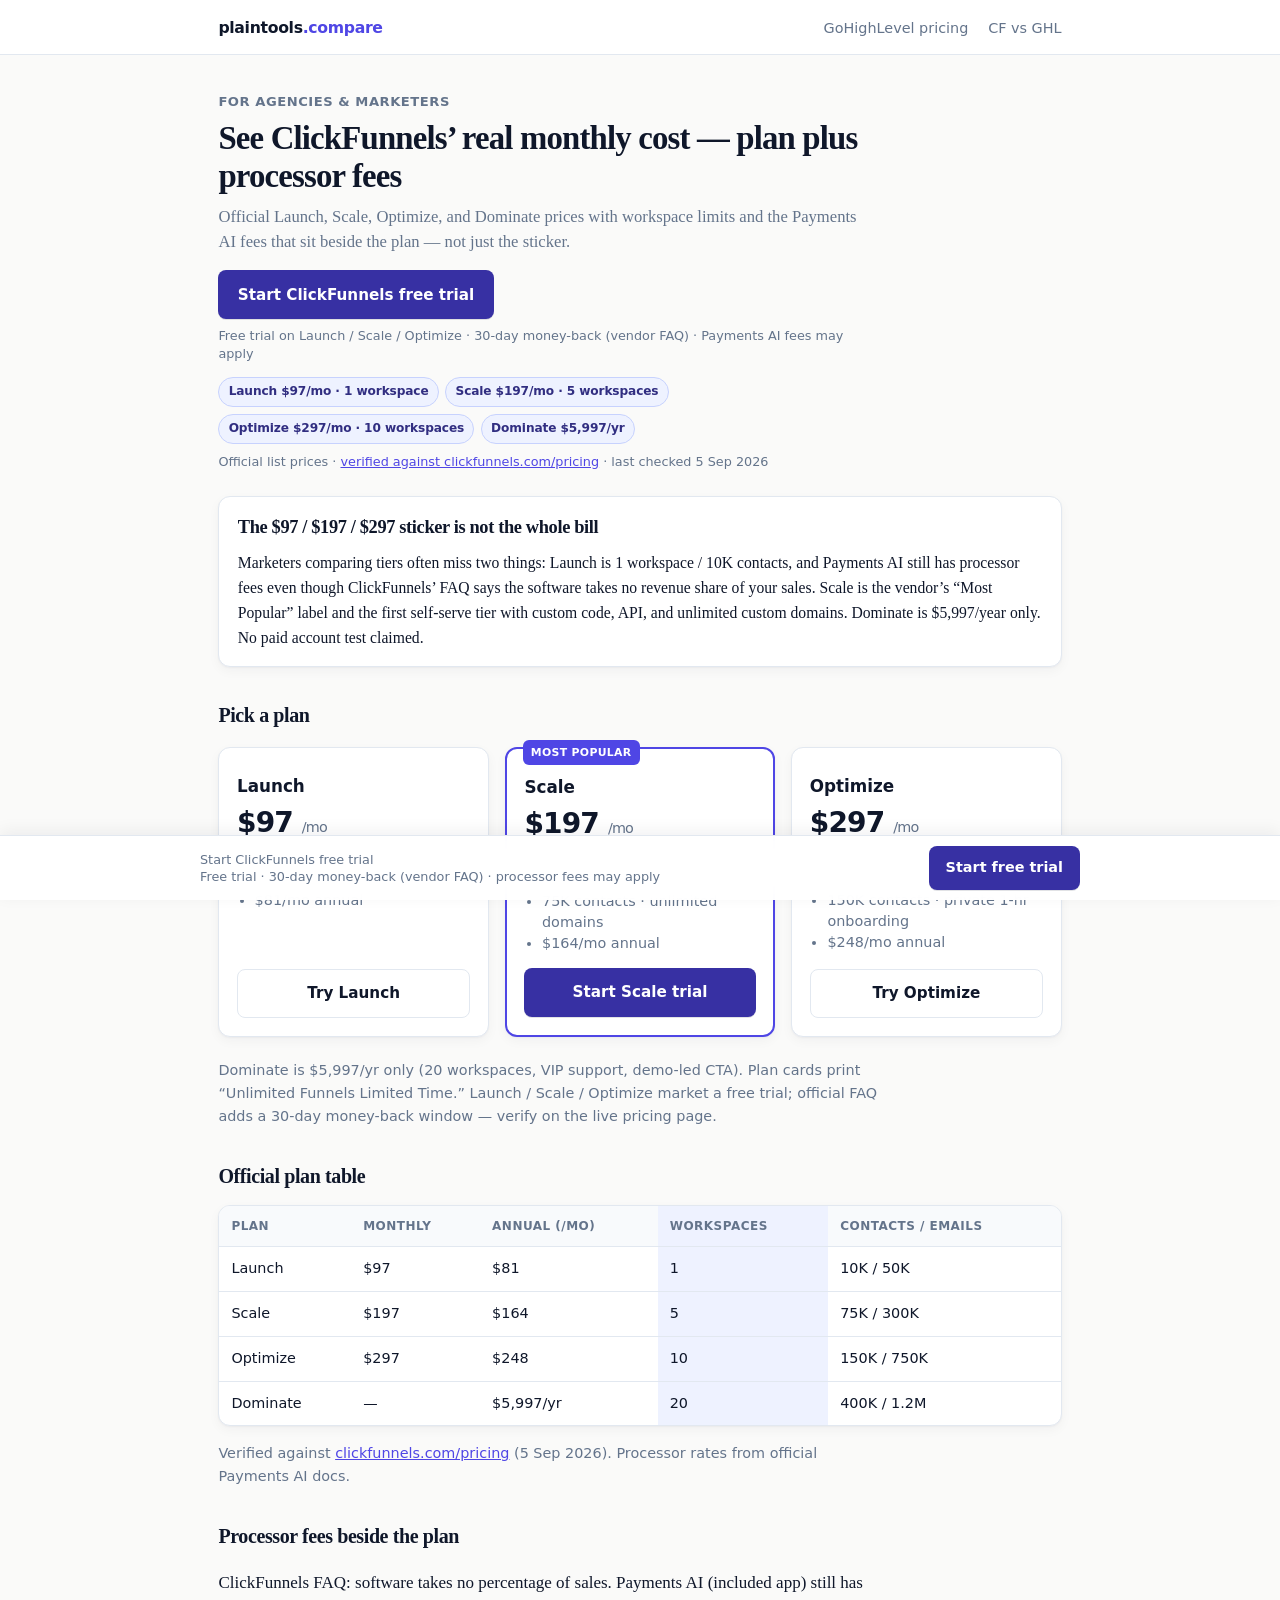
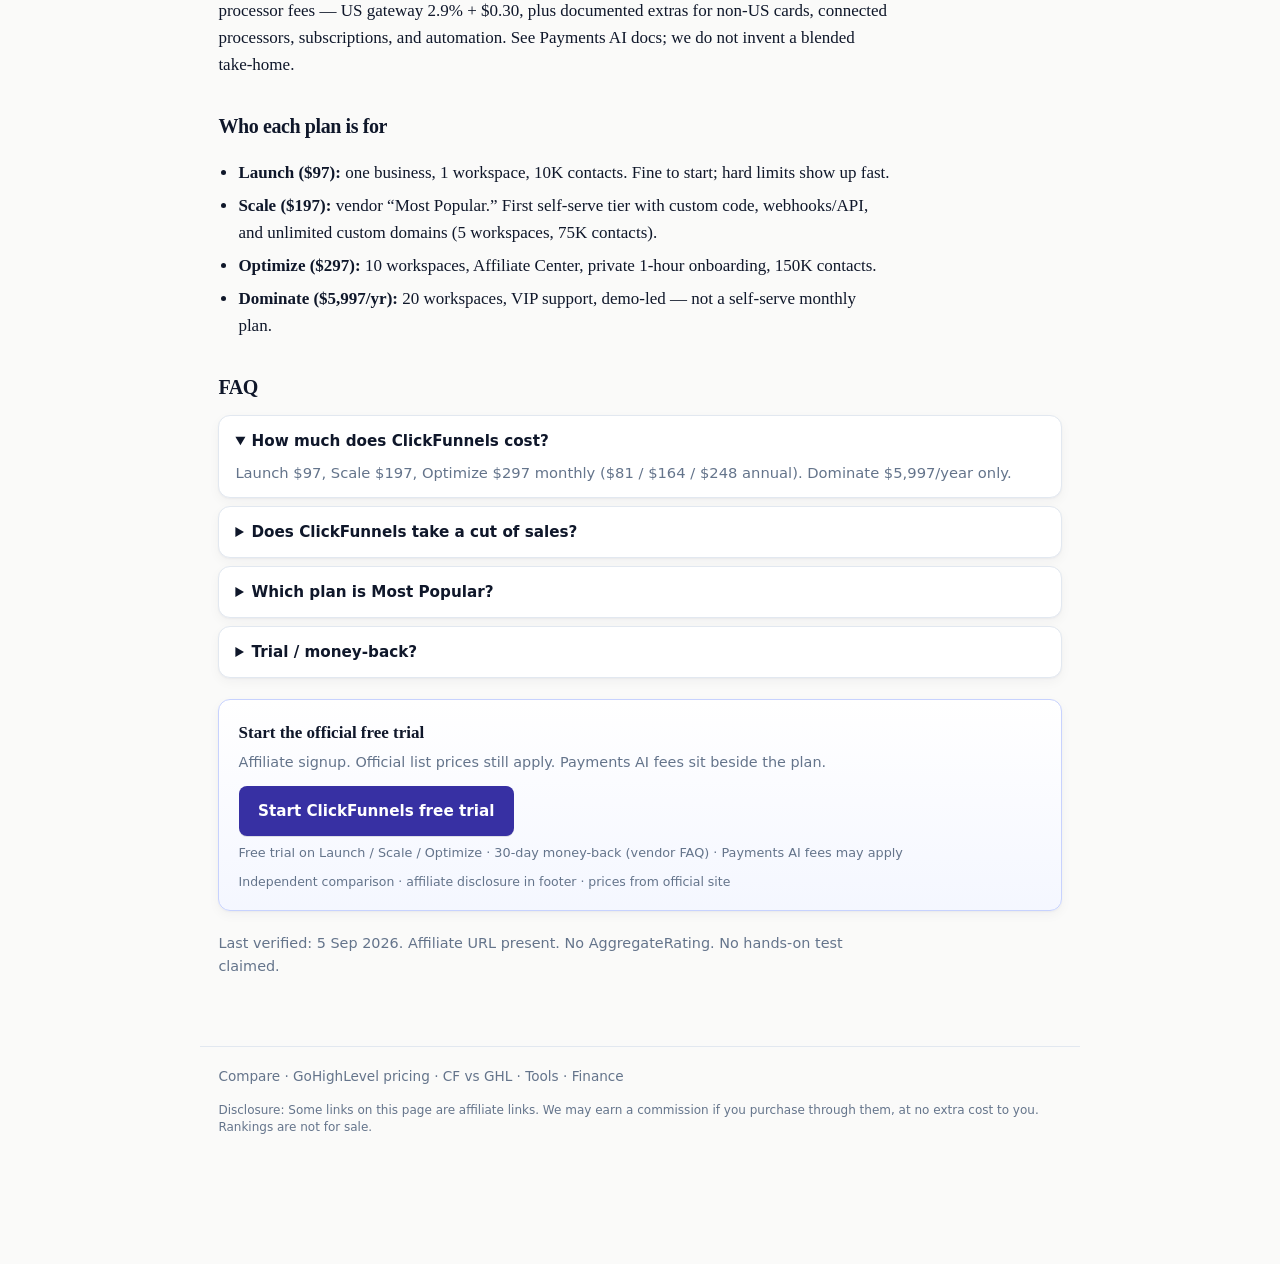
==== commit 391d4937: "Publish clickfunnels-vs-gohighlevel (+ ready siblings) Live: CF vs GHL (both affiliate URLs), GHL vs" ====
--- a/clickfunnels-pricing/index.html
+++ b/clickfunnels-pricing/index.html
@@ -19,6 +19,7 @@
       <a class="brand" href="/">plaintools<span>.compare</span></a>
       <nav class="nav">
         <a href="/gohighlevel-pricing/">GoHighLevel pricing</a>
+        <a href="/clickfunnels-vs-gohighlevel/">CF vs GHL</a>
       </nav>
     </div>
   </div>
@@ -122,7 +123,7 @@
     <p class="note">Last verified: 5 Sep 2026. Affiliate URL present. No AggregateRating. No hands-on test claimed.</p>
   </main>
   <footer>
-    <a href="/">Compare</a> · <a href="/gohighlevel-pricing/">GoHighLevel pricing</a> · <a href="https://plaintools.vip/">Tools</a> · <a href="https://finance.plaintools.vip/">Finance</a>
+    <a href="/">Compare</a> · <a href="/gohighlevel-pricing/">GoHighLevel pricing</a> · <a href="/clickfunnels-vs-gohighlevel/">CF vs GHL</a> · <a href="https://plaintools.vip/">Tools</a> · <a href="https://finance.plaintools.vip/">Finance</a>
       <p class="disclosure">Disclosure: Some links on this page are affiliate links. We may earn a commission if you purchase through them, at no extra cost to you. Rankings are not for sale.</p>
   </footer>
   <div class="sticky-cta">
--- a/assets/style.css
+++ b/assets/style.css
@@ -527,3 +527,23 @@
     grid-template-columns: repeat(4, 1fr);
   }
 }
+
+.flag {
+  background: #fff7ed;
+  border: 1px solid #fed7aa;
+  border-radius: var(--radius);
+  padding: 0.85rem 1rem;
+  margin: 1rem 0;
+  color: #9a3412;
+  font-size: 0.92rem;
+  font-family: ui-sans-serif, system-ui, -apple-system, Segoe UI, Roboto, sans-serif;
+  line-height: 1.5;
+}
+.flag strong { color: #7c2d12; }
+
+.two-cta {
+  display: flex;
+  flex-wrap: wrap;
+  gap: 0.55rem;
+  align-items: center;
+}
